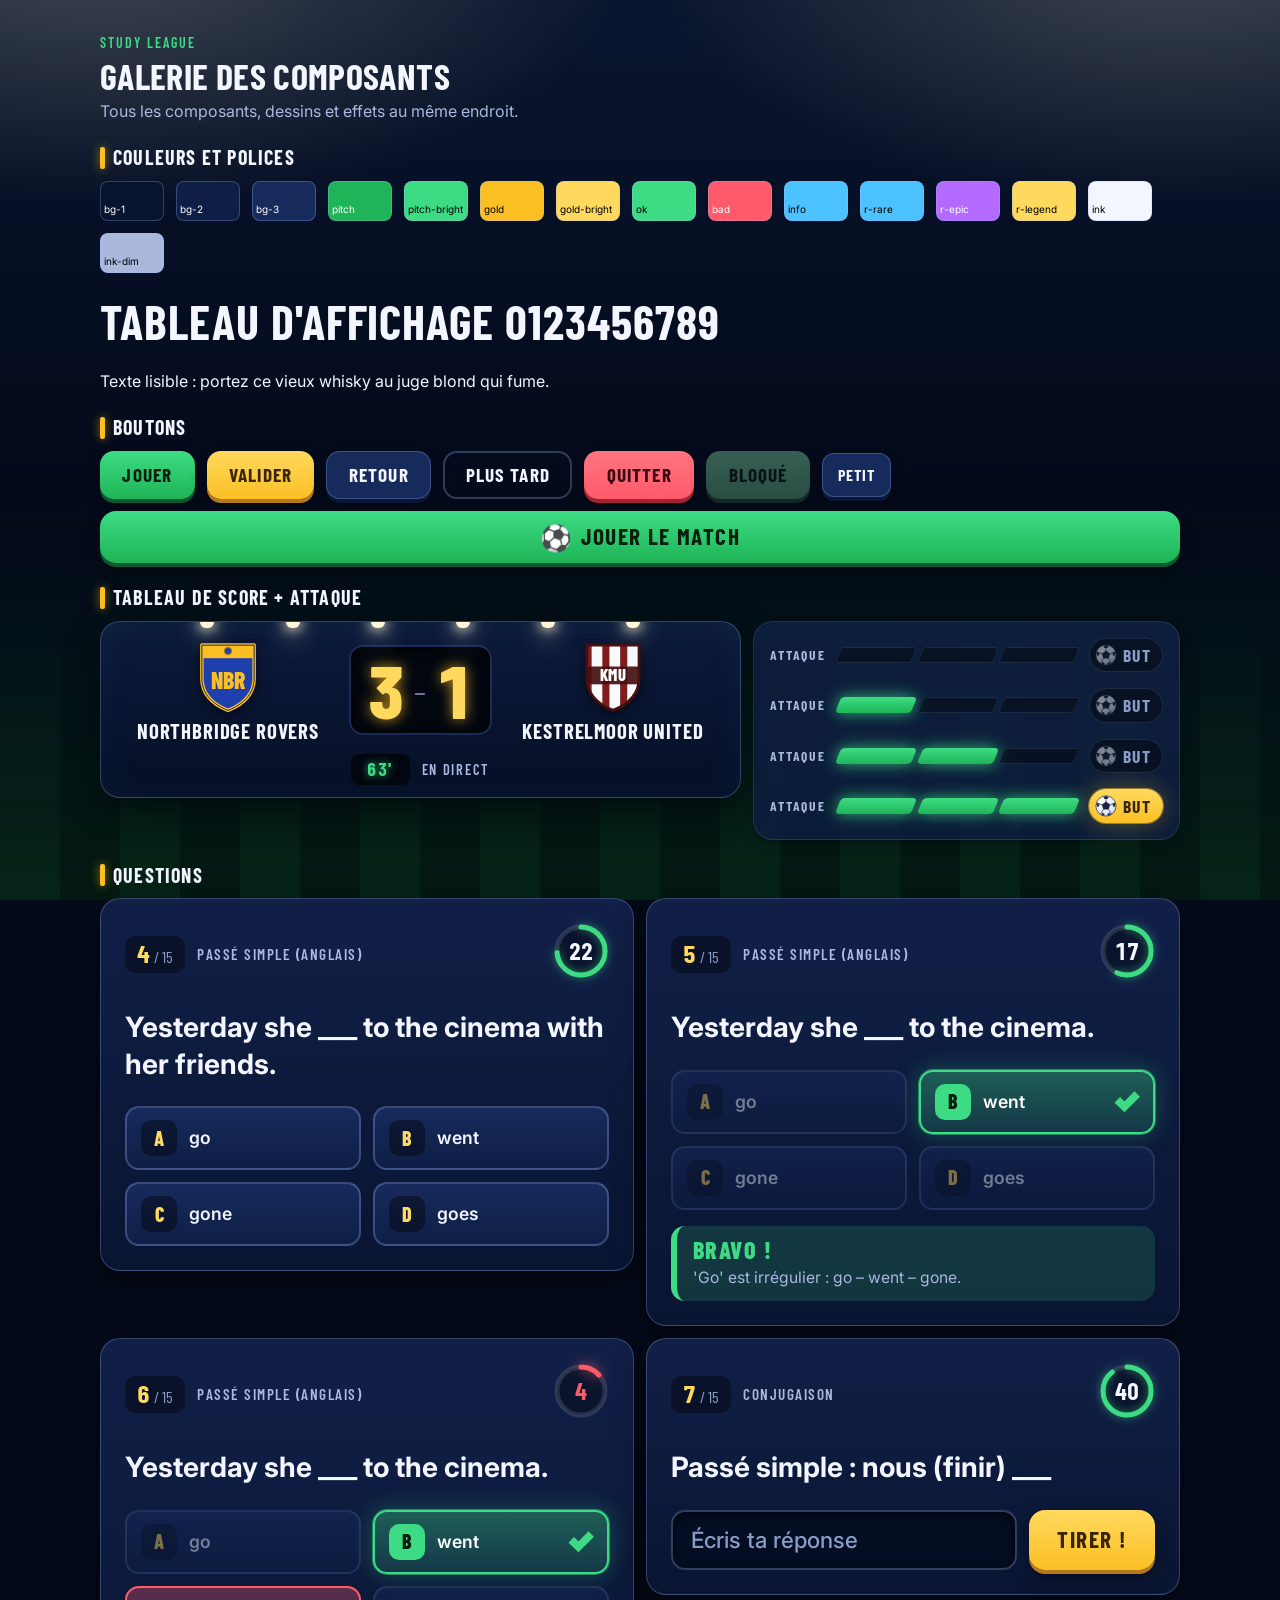
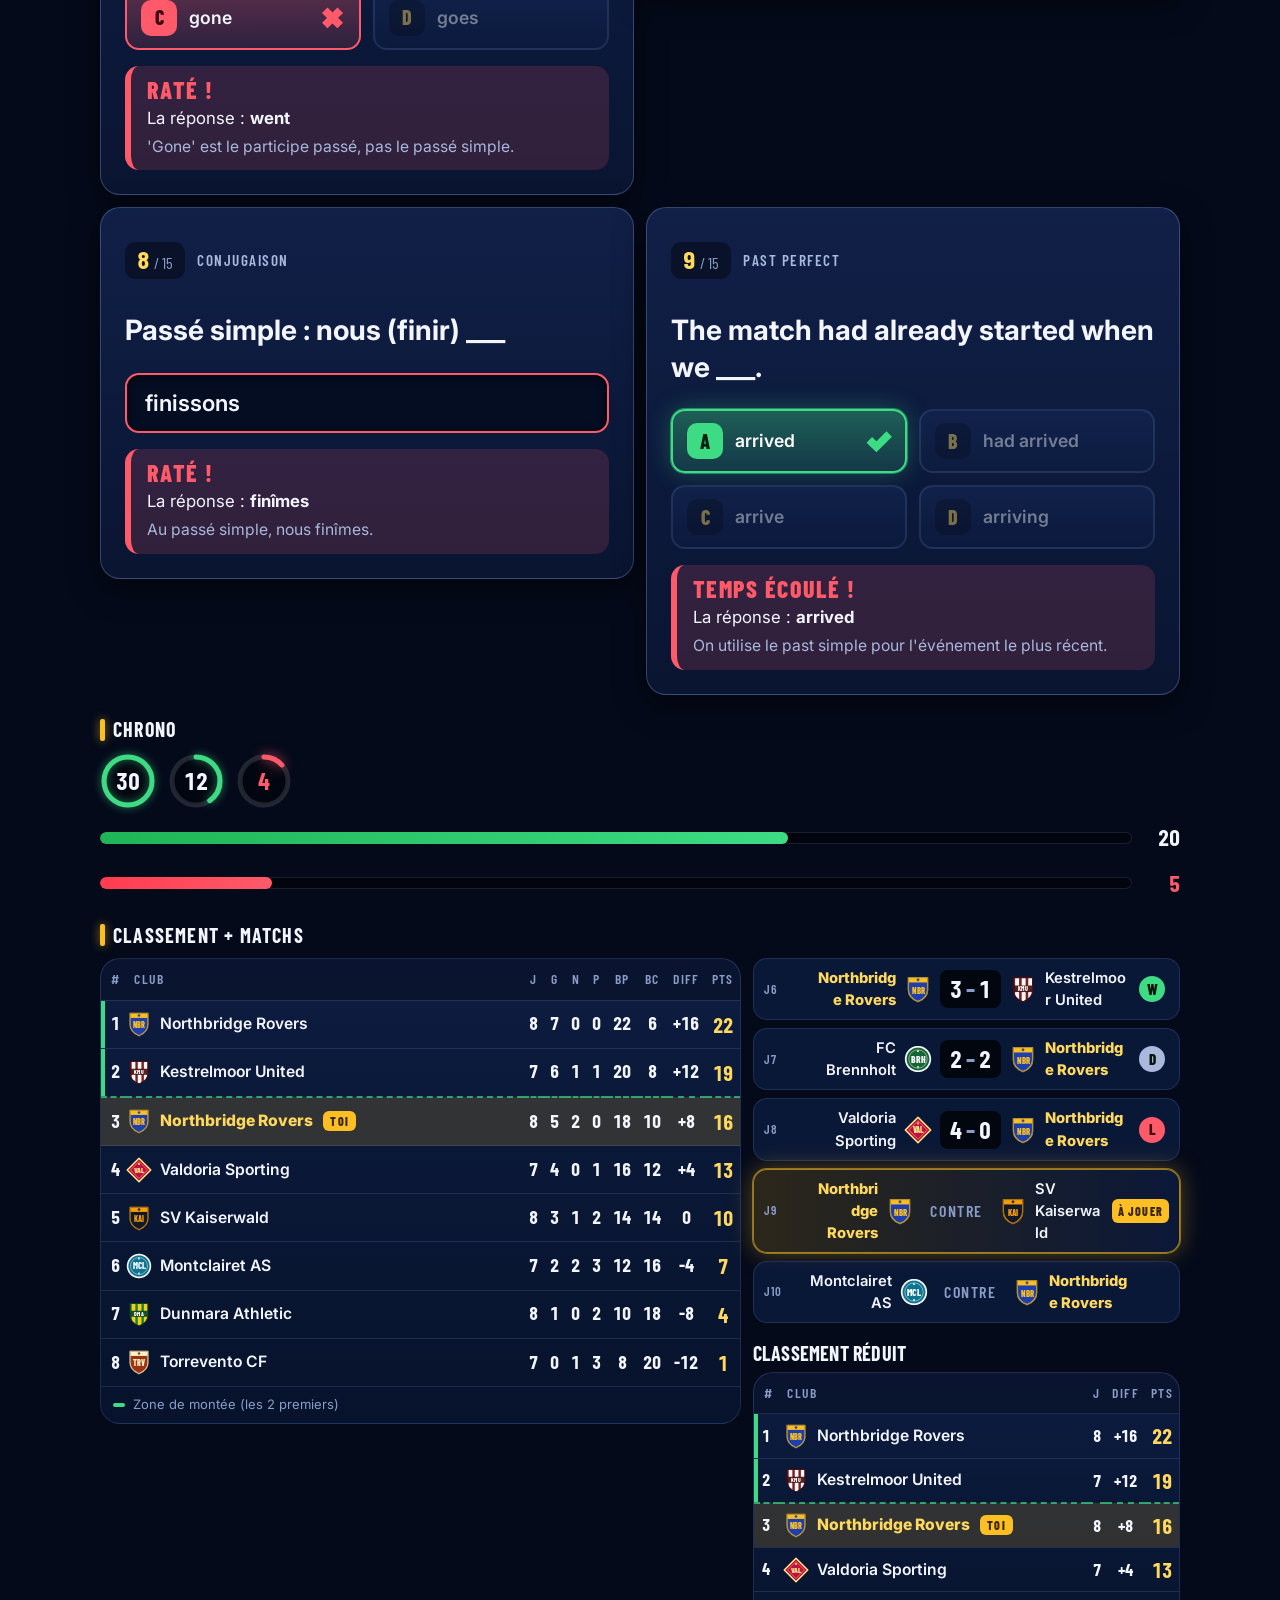
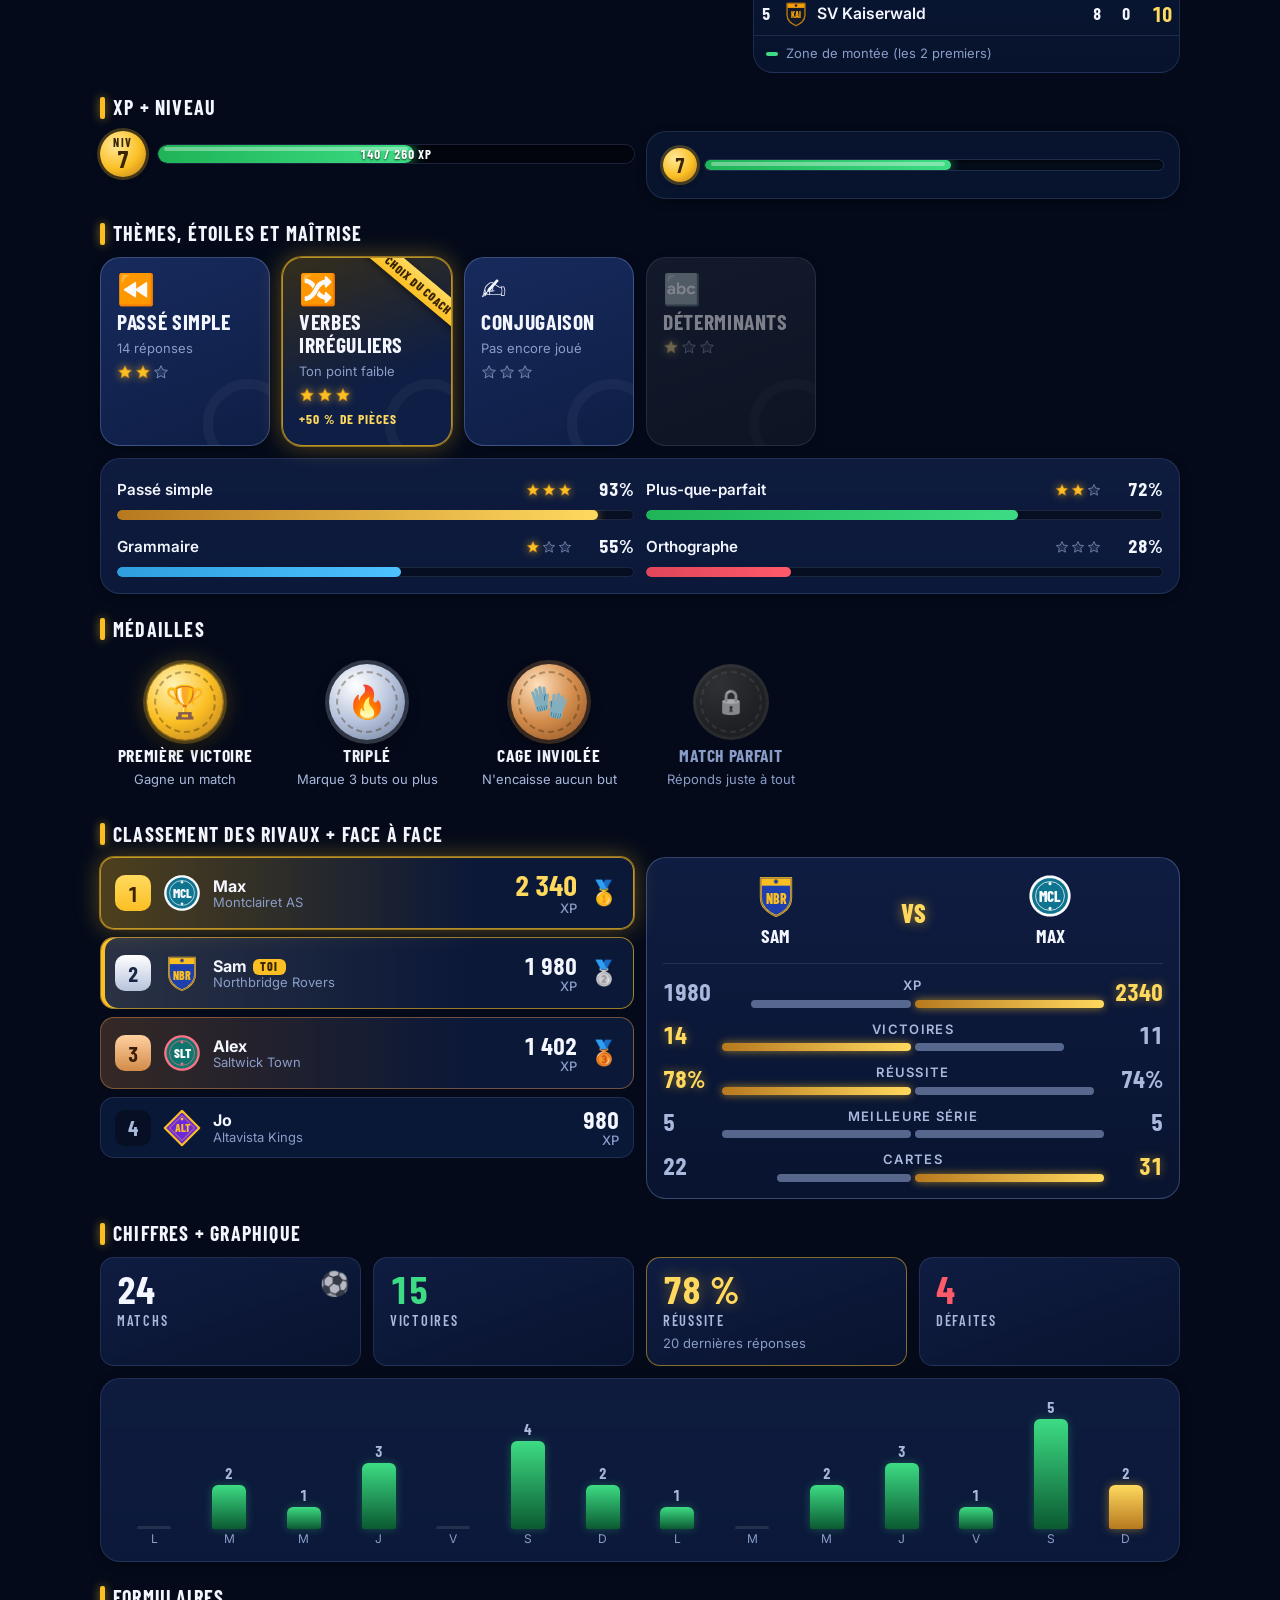
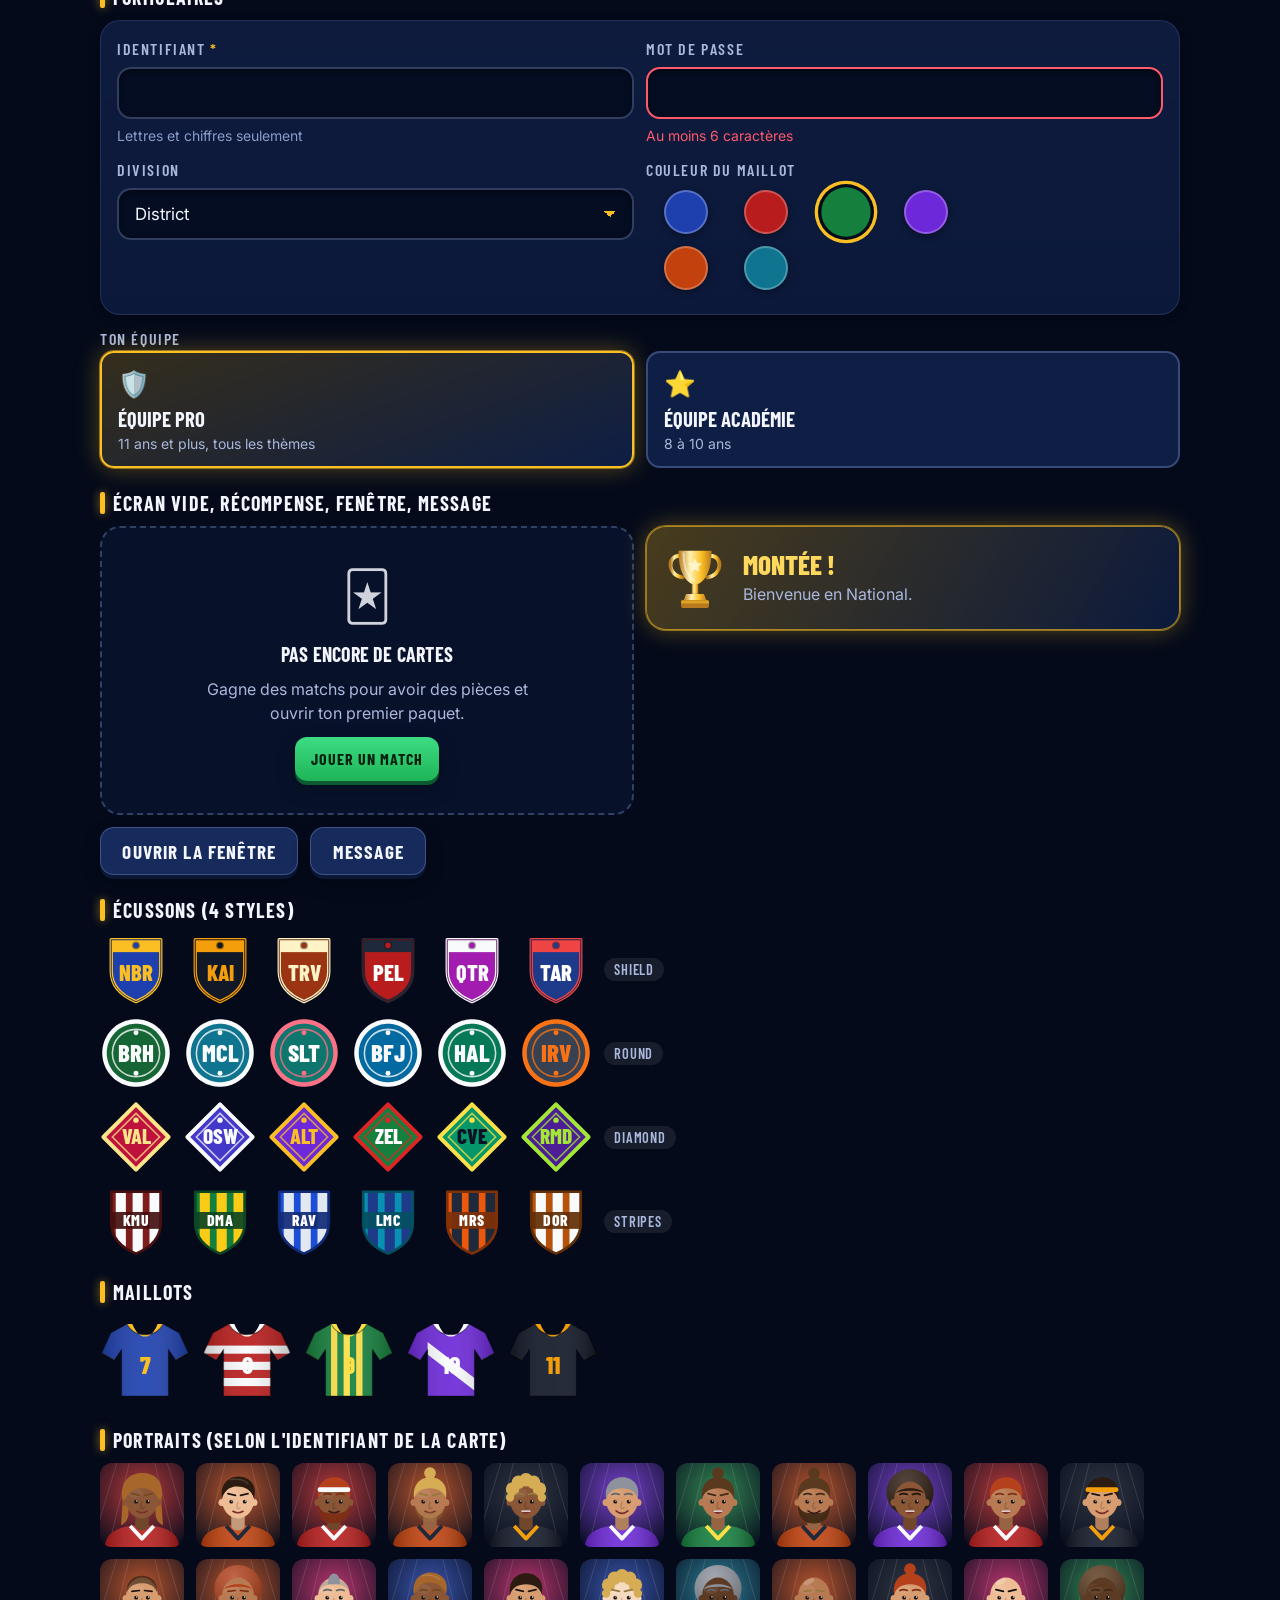
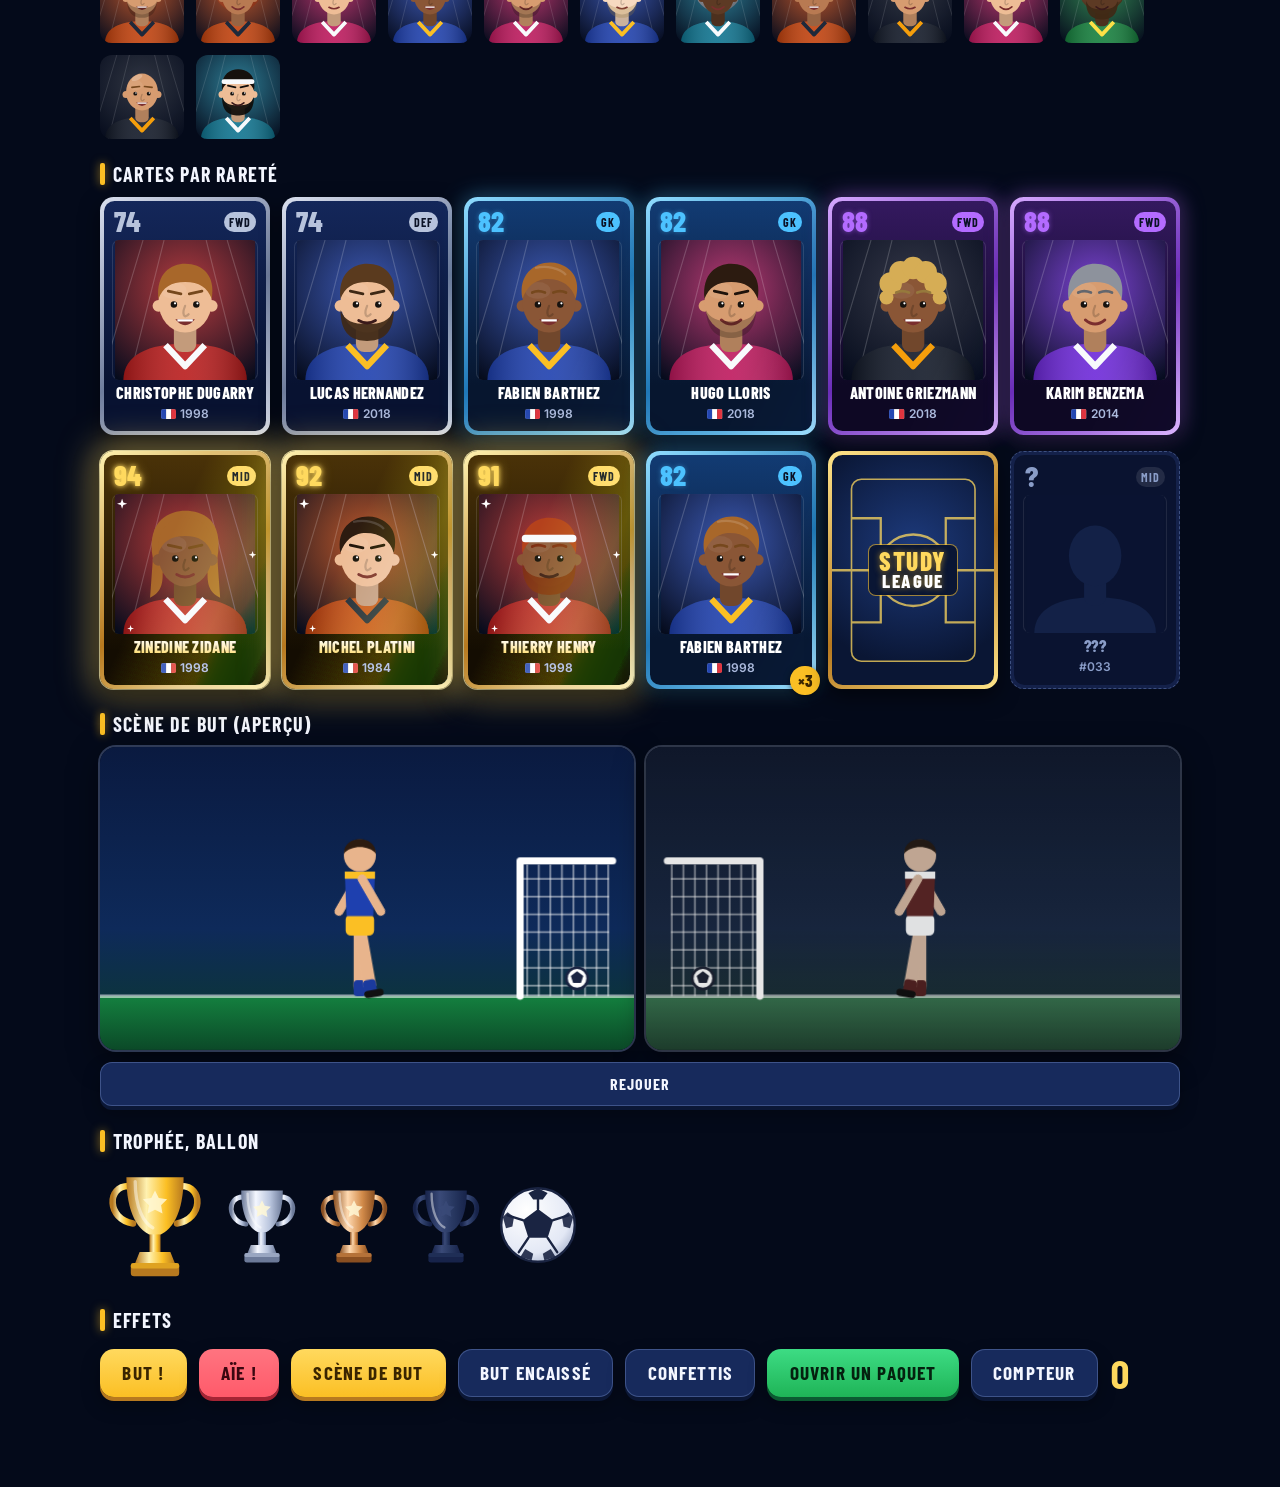
==== gallery.html @ 68a31528 "Study League v1 Co-Authored-By: Claude <noreply@anthropic.com>" ====
<!doctype html>
<html lang="fr">
<head>
  <meta charset="utf-8">
  <meta name="viewport" content="width=device-width, initial-scale=1">
  <title>Study League – Galerie</title>
  <link rel="preconnect" href="https://fonts.googleapis.com">
  <link rel="preconnect" href="https://fonts.gstatic.com" crossorigin>
  <link href="https://fonts.googleapis.com/css2?family=Barlow+Condensed:wght@500;600;700;800&family=Inter:wght@400;500;600;700&display=swap" rel="stylesheet">
  <link rel="stylesheet" href="css/tokens.css">
  <link rel="stylesheet" href="css/base.css">
  <link rel="stylesheet" href="css/components.css">
  <style>.main{padding-bottom:var(--sp-7)} .swatch-row{display:flex;flex-wrap:wrap;gap:var(--sp-3);align-items:center}.token{width:64px;height:40px;border-radius:8px;border:1px solid var(--line-strong);font-size:10px;display:grid;place-items:end start;padding:3px}</style>
</head>
<body>
  <main class="main"><div class="page" id="gallery"></div></main>
  <div class="overlay-layer" id="overlay"></div><div class="modal-root" id="modal-root"></div><div class="toasts" id="toasts"></div>
  <script type="module">
    import * as C from './js/ui/components.js';
    import * as A from './js/ui/art.js';
    import * as E from './js/ui/effects.js';
    const [{ clubs }, { cards }] = await Promise.all([fetch('data/clubs.json').then(r => r.json()), fetch('data/cards.json').then(r => r.json())]);
    const you = clubs[0];
    const row = (club, i) => ({ pos: i + 1, club, played: 8 - (i % 2), won: 7 - i, drawn: i % 3, lost: i % 2 + (i > 3 ? 2 : 0), gf: 22 - i * 2, ga: 6 + i * 2, pts: 22 - i * 3, isYou: i === 2 });
    const rows = clubs.slice(0, 8).map((c, i) => row(i === 2 ? you : c, i));
    const T = clubs.slice(1, 9);
    const sec = (t, body) => C.section(t, body);
    const byR = (r, n) => cards.filter(c => c.rarity === r).slice(0, n);
    const dark = ['--ink', '--gold', '--gold-bright', '--pitch-bright', '--ink-dim', '--r-legend', '--ok', '--info', '--r-rare'];
    const html = [
      C.pageHead('Galerie des composants', { kicker: 'Study League', sub: 'Tous les composants, dessins et effets au même endroit.' }),
      sec('Couleurs et polices', `<div class="swatch-row">${['--bg-1','--bg-2','--bg-3','--pitch','--pitch-bright','--gold','--gold-bright','--ok','--bad','--info','--r-rare','--r-epic','--r-legend','--ink','--ink-dim'].map(v => `<div class="token" style="background:var(${v});color:${dark.includes(v) ? '#000' : '#fff'}">${v.slice(2)}</div>`).join('')}</div>
        <p class="display" style="font-size:3rem">Tableau d'affichage 0123456789</p><p>Texte lisible : portez ce vieux whisky au juge blond qui fume.</p>`),
      sec('Boutons', `<div class="row row--wrap">${[['primary','Jouer'],['gold','Valider'],['secondary','Retour'],['ghost','Plus tard'],['danger','Quitter']].map(([v,l]) => C.button({ label: l, variant: v })).join('')}${C.button({ label: 'Bloqué', disabled: true })}${C.button({ label: 'Petit', size: 'sm', variant: 'secondary' })}</div>${C.button({ label: 'Jouer le match', size: 'lg', block: true, icon: '⚽' })}`),
      sec('Tableau de score + attaque', `<div class="grid grid--split"><div class="stack">${C.scoreboard({ home: you, away: clubs[1], homeScore: 3, awayScore: 1, minute: 63, status: 'En direct' })}</div><div class="stack panel">${C.attackMeter(0)}${C.attackMeter(1)}${C.attackMeter(2)}${C.attackMeter(3)}</div></div>`),
      sec('Questions', `<div class="grid grid--split-even grid--split">
        ${C.questionCard({ number: 4, total: 15, topic: 'Passé simple (anglais)', type: 'mcq', prompt: 'Yesterday she ___ to the cinema with her friends.', choices: ['go', 'went', 'gone', 'goes'], timer: C.timer({ remaining: 22, total: 30 }) })}
        ${C.questionCard({ number: 5, total: 15, topic: 'Passé simple (anglais)', type: 'mcq', prompt: 'Yesterday she ___ to the cinema.', choices: ['go', 'went', 'gone', 'goes'], status: 'correct', selected: 1, correctAnswer: 'went', explanation: "'Go' est irrégulier : go – went – gone.", timer: C.timer({ remaining: 17, total: 30 }) })}
        ${C.questionCard({ number: 6, total: 15, topic: 'Passé simple (anglais)', type: 'mcq', prompt: 'Yesterday she ___ to the cinema.', choices: ['go', 'went', 'gone', 'goes'], status: 'wrong', selected: 2, correctAnswer: 'went', explanation: "'Gone' est le participe passé, pas le passé simple.", timer: C.timer({ remaining: 4, total: 30 }) })}
        ${C.questionCard({ number: 7, total: 15, topic: 'Conjugaison', type: 'input', prompt: 'Passé simple : nous (finir) ___', timer: C.timer({ remaining: 40, total: 45 }) })}
        ${C.questionCard({ number: 8, total: 15, topic: 'Conjugaison', type: 'input', prompt: 'Passé simple : nous (finir) ___', status: 'wrong', inputValue: 'finissons', correctAnswer: 'finîmes', explanation: 'Au passé simple, nous finîmes.' })}
        ${C.questionCard({ number: 9, total: 15, topic: 'Past perfect', type: 'mcq', prompt: 'The match had already started when we ___.', choices: ['arrived', 'had arrived', 'arrive', 'arriving'], status: 'timeout', correctAnswer: 'arrived', explanation: 'On utilise le past simple pour l\'événement le plus récent.' })}</div>`),
      sec('Chrono', `<div class="row row--wrap">${C.timer({ remaining: 30, total: 30 })}${C.timer({ remaining: 12, total: 30 })}${C.timer({ remaining: 4, total: 30 })}</div>${C.timer({ remaining: 20, total: 30, variant: 'bar' })}${C.timer({ remaining: 5, total: 30, variant: 'bar' })}`),
      sec('Classement + matchs', `<div class="grid grid--split">${C.leagueTable({ rows })}<div class="stack stack--sm">
        ${C.fixtureRow({ matchday: 6, home: you, away: T[0], homeScore: 3, awayScore: 1, status: 'played', result: 'W', youSide: 'home' })}
        ${C.fixtureRow({ matchday: 7, home: T[1], away: you, homeScore: 2, awayScore: 2, status: 'played', result: 'D', youSide: 'away' })}
        ${C.fixtureRow({ matchday: 8, home: T[2], away: you, homeScore: 4, awayScore: 0, status: 'played', result: 'L', youSide: 'away' })}
        ${C.fixtureRow({ matchday: 9, home: you, away: T[3], status: 'next', youSide: 'home', href: '#' })}
        ${C.fixtureRow({ matchday: 10, home: T[4], away: you, youSide: 'away' })}
        <h3 style="margin-top:12px">Classement réduit</h3>${C.leagueTable({ rows: rows.slice(0, 5), compact: true })}</div></div>`),
      sec('XP + niveau', `<div class="grid grid--split-even grid--split">${C.xpBar({ level: 7, xp: 140, next: 260 })}<div class="panel" style="background:#08142e">${C.xpBar({ level: 7, xp: 140, next: 260, compact: true })}</div></div>`),
      sec('Thèmes, étoiles et maîtrise', `<div class="grid grid--3">${C.topicTile({ name: 'Passé simple', icon: '⏪', stars: 2, meta: '14 réponses' })}${C.topicTile({ name: 'Verbes irréguliers', icon: '🔀', stars: 3, coachPick: true, meta: 'Ton point faible' })}${C.topicTile({ name: 'Conjugaison', icon: '✍️', stars: 0, meta: 'Pas encore joué' })}${C.topicTile({ name: 'Déterminants', icon: '🔤', stars: 1, locked: true })}</div>
        <div class="grid grid--split-even grid--split panel">${C.masteryBar({ label: 'Passé simple', pct: 93, stars: 3 })}${C.masteryBar({ label: 'Plus-que-parfait', pct: 72, stars: 2 })}${C.masteryBar({ label: 'Grammaire', pct: 55, stars: 1 })}${C.masteryBar({ label: 'Orthographe', pct: 28, stars: 0 })}</div>`),
      sec('Médailles', `<div class="grid grid--3">${C.badgeMedal({ icon: '🏆', name: 'Première victoire', desc: 'Gagne un match', unlocked: true })}${C.badgeMedal({ icon: '🔥', name: 'Triplé', desc: 'Marque 3 buts ou plus', unlocked: true, tier: 'silver' })}${C.badgeMedal({ icon: '🧤', name: 'Cage inviolée', desc: 'N\'encaisse aucun but', unlocked: true, tier: 'bronze' })}${C.badgeMedal({ name: 'Match parfait', desc: 'Réponds juste à tout' })}</div>`),
      sec('Classement des rivaux + face à face', `<div class="grid grid--split-even grid--split"><div class="stack stack--sm">${C.leaderboardRow({ rank: 1, name: 'Max', club: clubs[5], value: '2 340', label: 'XP' })}${C.leaderboardRow({ rank: 2, name: 'Sam', club: you, value: '1 980', label: 'XP', isYou: true })}${C.leaderboardRow({ rank: 3, name: 'Alex', club: clubs[9], value: '1 402', label: 'XP' })}${C.leaderboardRow({ rank: 4, name: 'Jo', club: clubs[12], value: '980', label: 'XP' })}</div>
        ${C.h2h({ me: { name: 'Sam', club: you }, rival: { name: 'Max', club: clubs[5] }, rows: [{ label: 'XP', me: 1980, rival: 2340 }, { label: 'Victoires', me: 14, rival: 11 }, { label: 'Réussite', me: 78, rival: 74, format: v => v + '%' }, { label: 'Meilleure série', me: 5, rival: 5 }, { label: 'Cartes', me: 22, rival: 31 }] })}</div>`),
      sec('Chiffres + graphique', `<div class="grid grid--4">${C.statTile({ label: 'Matchs', value: 24, icon: '⚽' })}${C.statTile({ label: 'Victoires', value: 15, tone: 'ok' })}${C.statTile({ label: 'Réussite', value: '78 %', tone: 'gold', sub: '20 dernières réponses' })}${C.statTile({ label: 'Défaites', value: 4, tone: 'bad' })}</div>
        <div class="panel">${C.barChart({ data: ['L','M','M','J','V','S','D','L','M','M','J','V','S','D'].map((l, i) => ({ label: l, value: [0,2,1,3,0,4,2,1,0,2,3,1,5,2][i], highlight: i === 13 })), height: 110, unit: 'matchs' })}</div>`),
      sec('Formulaires', `<div class="grid grid--split-even grid--split panel">${C.field({ label: 'Identifiant', name: 'u', required: true, hint: 'Lettres et chiffres seulement' })}${C.field({ label: 'Mot de passe', name: 'p', type: 'password', error: 'Au moins 6 caractères' })}${C.selectField({ label: 'Division', name: 's', options: ['District', 'Régional', 'National', 'Ligue 2', 'Ligue 1'].map(d => ({ value: d, label: d })) })}${C.colorPicker({ label: 'Couleur du maillot', name: 'k', colors: ['#1e40af', '#b91c1c', '#15803d', '#6d28d9', '#c2410c', '#0e7490'], value: '#15803d' })}</div>
        ${C.choiceGroup({ label: 'Ton équipe', name: 'squad', value: 'u13', options: [{ value: 'u13', label: 'Équipe Pro', desc: '11 ans et plus, tous les thèmes', icon: '🛡️' }, { value: 'u10', label: 'Équipe Académie', desc: '8 à 10 ans', icon: '⭐' }] })}`),
      sec('Écran vide, récompense, fenêtre, message', `<div class="grid grid--split-even grid--split">${C.emptyState({ icon: '🃏', title: 'Pas encore de cartes', text: 'Gagne des matchs pour avoir des pièces et ouvrir ton premier paquet.', action: C.button({ label: 'Jouer un match', size: 'sm' }) })}${C.rewardBanner({ title: 'Montée !', text: 'Bienvenue en National.' })}</div>
        <div class="row row--wrap">${C.button({ label: 'Ouvrir la fenêtre', variant: 'secondary', attrs: { id: 'b-modal' } })}${C.button({ label: 'Message', variant: 'secondary', attrs: { id: 'b-toast' } })}</div>`),
      sec('Écussons (4 styles)', ['shield', 'round', 'diamond', 'stripes'].map(st => `<div class="row row--wrap">${clubs.filter(c => c.crest === st).slice(0, 6).map(c => A.crest(c, 72)).join('')}<span class="pill">${st}</span></div>`).join('')),
      sec('Maillots', `<div class="row row--wrap">${[['#1e40af','#fbbf24','plain'],['#b91c1c','#f8fafc','hoops'],['#15803d','#fde047','stripes'],['#6d28d9','#f8fafc','sash'],['#111827','#f59e0b','plain']].map(([a,b,p],i) => A.kit(a,b,{size:90,pattern:p,number:i+7})).join('')}</div>`),
      sec('Portraits (selon l\'identifiant de la carte)', `<div class="row row--wrap">${cards.slice(0, 24).map(c => `<div style="border-radius:12px;overflow:hidden;width:84px">${A.portrait(c.id, { size: 84 })}</div>`).join('')}</div>`),
      sec('Cartes par rareté', `<div class="grid grid--cards">${byR('common', 2).map(c => A.card(c)).join('')}${byR('rare', 2).map(c => A.card(c)).join('')}${byR('epic', 2).map(c => A.card(c)).join('')}${byR('legend', 3).map(c => A.card(c)).join('')}${A.card(byR('rare',1)[0], { count: 3 })}${A.cardBack()}${A.cardMissing({ id: 'p033', pos: 'MID' })}</div>`),
      sec('Scène de but (aperçu)', `<div class="grid grid--split-even grid--split"><div id="scene-a">${E.goalScene({ kit: you.colors })}</div><div id="scene-b">${E.goalScene({ kit: clubs[1].colors, conceded: true })}</div></div>${C.button({ label: 'Rejouer', variant: 'secondary', size: 'sm', attrs: { id: 'e-replay' } })}`),
      sec('Trophée, ballon', `<div class="row row--wrap">${A.trophy(110)}${A.trophy(80, { color: 'silver' })}${A.trophy(80, { color: 'bronze' })}${A.trophy(80, { color: 'locked' })}${A.football(80)}</div>`),
      sec('Effets', `<div class="row row--wrap">${C.button({ label: 'BUT !', variant: 'gold', attrs: { id: 'e-goal' } })}${C.button({ label: 'Aïe !', variant: 'danger', attrs: { id: 'e-against' } })}${C.button({ label: 'Scène de but', variant: 'gold', attrs: { id: 'e-scene' } })}${C.button({ label: 'But encaissé', variant: 'secondary', attrs: { id: 'e-scene-against' } })}${C.button({ label: 'Confettis', variant: 'secondary', attrs: { id: 'e-conf' } })}${C.button({ label: 'Ouvrir un paquet', variant: 'primary', attrs: { id: 'e-pack' } })}${C.button({ label: 'Compteur', variant: 'secondary', attrs: { id: 'e-count' } })}<span class="num text-gold" id="count-out" style="font-size:2.5rem">0</span></div><div id="pack-host" style="padding:var(--sp-3) 0"></div>`),
    ].join('');
    document.getElementById('gallery').innerHTML = html;
    const $ = (id) => document.getElementById(id);
    $('e-goal').onclick = () => E.goalCelebration({ sub: 'Northbridge Rovers 1 – 0', kit: you.colors });
    $('e-against').onclick = () => E.goalCelebration({ side: 'away', sub: 'On se reprend !', kit: clubs[1].colors });
    $('e-scene').onclick = () => E.playGoalScene({ kit: you.colors });
    $('e-scene-against').onclick = () => E.playGoalScene({ kit: clubs[1].colors, conceded: true });
    $('e-replay').onclick = () => { $('scene-a').innerHTML = E.goalScene({ kit: you.colors }); $('scene-b').innerHTML = E.goalScene({ kit: clubs[1].colors, conceded: true }); };
    $('e-conf').onclick = () => E.confetti();
    $('e-count').onclick = () => E.countUp($('count-out'), 1250, { format: n => Math.round(n).toLocaleString('fr') });
    $('e-pack').onclick = () => E.revealPack($('pack-host'), [byR('common',1)[0], byR('epic',1)[0], byR('legend',1)[0]]).then(() => C.showToast('Paquet ouvert !', 'gold', { icon: '🃏' }));
    $('b-toast').onclick = () => C.showToast('Nouvelle médaille : Triplé !', 'gold', { icon: '🏅' });
    $('b-modal').onclick = () => C.showModal(C.modal({ title: 'Quitter le match ?', body: '<p>Si tu pars maintenant, tu perds 0–3.</p>', actions: [C.button({ label: 'Rester', variant: 'ghost', size: 'sm', attrs: { 'data-modal-close': '' } }), C.button({ label: 'Partir', variant: 'danger', size: 'sm', attrs: { 'data-modal-close': '' } })] }));
    // test hook: ?t=1.4 freezes the goal scenes at t seconds and moves them to the top
    const tt = new URLSearchParams(location.search).get('t');
    if (tt != null) { document.head.insertAdjacentHTML('beforeend', `<style>.gscene *{animation-delay:-${tt}s !important;animation-play-state:paused !important}</style>`); document.getElementById('gallery').prepend($('scene-a').closest('section')); }
    // test hooks: ?fx=goal|pack|modal
    const fx = new URLSearchParams(location.search).get('fx');
    if (fx === 'goal') $('e-goal').click();
    if (fx === 'scene') $('e-scene').click();
    if (fx === 'against') $('e-scene-against').click();
    if (fx === 'modal') $('b-modal').click();
    if (fx === 'pack') { $('e-pack').click(); document.querySelectorAll('.flip').forEach((f, i) => i < 2 && f.click()); }
  </script>
</body>
</html>
---- css/tokens.css ----
/* Study League — design tokens. Night-match stadium. */
:root {
  /* Night sky / stands */
  --bg-0: #040a1a;
  --bg-1: #08142e;
  --bg-2: #0e1e45;       /* cards */
  --bg-3: #172a5c;       /* raised / hover */
  --bg-4: #223a77;
  --line: rgba(160, 190, 255, .14);
  --line-strong: rgba(160, 190, 255, .28);

  /* Pitch */
  --pitch: #1fb457;
  --pitch-bright: #3ddc84;
  --pitch-deep: #0b5a31;
  --pitch-ink: #04210f;

  /* Gold: trophies, rewards */
  --gold: #fbbf24;
  --gold-bright: #ffd95e;
  --gold-deep: #b7791f;
  --gold-ink: #3a2500;

  /* Floodlight */
  --flood: #fff6d6;
  --flood-glow: rgba(255, 244, 200, .22);

  /* Text */
  --ink: #f3f6ff;
  --ink-dim: #a9b8dc;
  --ink-faint: #8a9dc8;   /* 5.1:1 on --bg-3, 6:1 on --bg-2 */

  /* Feedback */
  --ok: #3ddc84;
  --ok-bg: rgba(61, 220, 132, .16);
  --bad: #ff5a6a;
  --bad-bg: rgba(255, 90, 106, .16);
  --info: #4cc2ff;
  --warn: #ffb020;

  /* Rarity */
  --r-common: #b7c3dc;
  --r-rare: #4cc2ff;
  --r-epic: #b36bff;
  --r-legend: #ffd95e;

  /* Type */
  --font-display: "Barlow Condensed", "Oswald", "Arial Narrow", Impact, sans-serif;
  --font-text: "Inter", system-ui, -apple-system, "Segoe UI", Roboto, sans-serif;
  --fs-xs: .8125rem;  /* 13 px: floor for readable text is 12 px */
  --fs-sm: .875rem;
  --fs-md: 1rem;
  --fs-lg: 1.25rem;
  --fs-xl: 1.625rem;
  --fs-2xl: 2.25rem;
  --fs-3xl: 3.25rem;

  /* Space */
  --sp-1: .25rem;
  --sp-2: .5rem;
  --sp-3: .75rem;
  --sp-4: 1rem;
  --sp-5: 1.5rem;
  --sp-6: 2rem;
  --sp-7: 3rem;
  --gutter: 16px;

  /* Shape */
  --radius-sm: 8px;
  --radius: 14px;
  --radius-lg: 20px;
  --tap: 52px;            /* minimum touch target for primary actions */

  /* Depth */
  --shadow-1: 0 2px 10px rgba(0, 0, 0, .35);
  --shadow-2: 0 10px 30px rgba(0, 0, 0, .5);
  --glow-gold: 0 0 0 1px rgba(251, 191, 36, .5), 0 0 24px rgba(251, 191, 36, .35);
  --glow-pitch: 0 0 0 1px rgba(61, 220, 132, .5), 0 0 24px rgba(61, 220, 132, .3);

  /* Layout */
  --topbar-h: 60px;
  --tabbar-h: 64px;
  --sidenav-w: 220px;
  --page-max: 1080px;

  /* Motion */
  --ease: cubic-bezier(.2, .8, .2, 1);
  --t-fast: .15s;
  --t: .28s;
}
---- css/base.css ----
/* Study League — reset, page background, app shell, layout helpers. */
*, *::before, *::after { box-sizing: border-box; }
html { -webkit-text-size-adjust: 100%; color-scheme: dark; }
body {
  margin: 0;
  min-height: 100vh;
  min-height: 100dvh;
  font-family: var(--font-text);
  font-size: var(--fs-md);
  line-height: 1.5;
  color: var(--ink);
  background-color: var(--bg-0);
  background-image:
    radial-gradient(60% 40% at 8% -5%, var(--flood-glow), transparent 70%),
    radial-gradient(60% 40% at 92% -5%, var(--flood-glow), transparent 70%),
    linear-gradient(180deg, var(--bg-1) 0%, var(--bg-0) 55%, #031a12 100%);
  background-attachment: fixed;
  -webkit-tap-highlight-color: transparent;
  overflow-x: hidden;
}
/* faint pitch mowing stripes at the bottom of the viewport */
body::after {
  content: "";
  position: fixed; inset: auto 0 0 0; height: 38vh;
  pointer-events: none; z-index: -1;
  background: repeating-linear-gradient(90deg, rgba(31,180,87,.07) 0 60px, transparent 60px 120px);
  -webkit-mask-image: linear-gradient(0deg, #000, transparent);
          mask-image: linear-gradient(0deg, #000, transparent);
}
img, svg { max-width: 100%; }
svg { display: block; }
h1, h2, h3, h4 { margin: 0; font-family: var(--font-display); font-weight: 700; line-height: 1.05; letter-spacing: .01em; text-transform: uppercase; }
h1 { font-size: var(--fs-2xl); }
h2 { font-size: var(--fs-xl); }
h3 { font-size: var(--fs-lg); }
p { margin: 0; }
a { color: var(--gold); text-underline-offset: 3px; }
button, input, select, textarea { font: inherit; color: inherit; }
button { cursor: pointer; }
[hidden] { display: none !important; }
table { border-collapse: collapse; }

:focus { outline: none; }
:focus-visible { outline: 3px solid var(--gold-bright); outline-offset: 2px; border-radius: 6px; }

.sr-only { position: absolute; width: 1px; height: 1px; overflow: hidden; clip: rect(0 0 0 0); white-space: nowrap; }
.skip-link { position: fixed; left: 8px; top: -60px; z-index: 1000; background: var(--gold); color: var(--gold-ink); padding: 8px 14px; border-radius: 8px; font-weight: 700; }
.skip-link:focus { top: 8px; }

/* ---------- App shell ---------- */
.app { min-height: 100vh; min-height: 100dvh; }

.topbar {
  position: sticky; top: 0; z-index: 50;
  height: var(--topbar-h);
  display: flex; align-items: center; gap: var(--sp-3);
  padding: 0 var(--gutter);
  background: linear-gradient(180deg, rgba(8,20,46,.96), rgba(8,20,46,.88));
  backdrop-filter: blur(10px);
  border-bottom: 1px solid var(--line);
  box-shadow: 0 6px 20px rgba(0,0,0,.35);
}
.topbar::after { /* floodlight bar */
  content: ""; position: absolute; left: 0; right: 0; bottom: -1px; height: 2px;
  background: linear-gradient(90deg, transparent, var(--gold) 20%, var(--flood) 50%, var(--gold) 80%, transparent);
  opacity: .55;
}
.topbar__club { display: flex; align-items: center; gap: var(--sp-2); min-width: 0; text-decoration: none; color: inherit; }
.topbar__crest { width: 38px; height: 38px; flex: none; display: grid; place-items: center; }
.topbar__name { font-family: var(--font-display); font-weight: 700; font-size: 1.15rem; text-transform: uppercase; letter-spacing: .02em; white-space: nowrap; overflow: hidden; text-overflow: ellipsis; max-width: 30vw; }
.topbar__level { flex: 1; min-width: 0; max-width: 340px; margin-left: auto; }
.topbar__coins {
  flex: none; display: inline-flex; align-items: center; gap: 6px;
  padding: 5px 12px 5px 6px; border-radius: 999px;
  background: rgba(251,191,36,.12); border: 1px solid rgba(251,191,36,.4);
  font-family: var(--font-display); font-weight: 700; font-size: 1.2rem; color: var(--gold-bright); line-height: 1;
}
.coin-icon { width: 24px; height: 24px; flex: none; border-radius: 50%; display: inline-grid; place-items: center; font-size: 13px; font-weight: 800; color: var(--gold-ink); font-family: var(--font-display);
  background: radial-gradient(circle at 35% 30%, #fff1b0, var(--gold) 55%, var(--gold-deep)); box-shadow: inset 0 0 0 2px rgba(255,255,255,.25), 0 1px 3px rgba(0,0,0,.4); }

.nav { /* mobile: bottom tab bar */
  position: fixed; left: 0; right: 0; bottom: 0; z-index: 60;
  height: calc(var(--tabbar-h) + env(safe-area-inset-bottom));
  padding-bottom: env(safe-area-inset-bottom);
  display: flex;
  background: rgba(6,14,34,.96); backdrop-filter: blur(12px);
  border-top: 1px solid var(--line);
}
.nav__link {
  flex: 1; min-width: 0;
  display: flex; flex-direction: column; align-items: center; justify-content: center; gap: 2px;
  color: var(--ink-faint); text-decoration: none;
  font-family: var(--font-display); font-weight: 600; font-size: .82rem; letter-spacing: .06em; text-transform: uppercase;
  position: relative;
  transition: color var(--t-fast);
}
.nav__link svg { width: 24px; height: 24px; }
.nav__link:hover { color: var(--ink); }
.nav__link[aria-current="page"], .nav__link.is-active { color: var(--gold-bright); }
.nav__link[aria-current="page"]::before, .nav__link.is-active::before {
  content: ""; position: absolute; top: 0; left: 22%; right: 22%; height: 3px; border-radius: 0 0 4px 4px;
  background: var(--gold); box-shadow: 0 2px 12px var(--gold);
}
.nav__label { line-height: 1; }

.main { padding: var(--sp-5) var(--gutter) calc(var(--tabbar-h) + var(--sp-6) + env(safe-area-inset-bottom)); }
.page { width: 100%; max-width: var(--page-max); margin: 0 auto; display: flex; flex-direction: column; gap: var(--sp-5); }
.page--narrow { max-width: 560px; }

/* Shell hidden for login / sign-up: body.no-shell */
body.no-shell .topbar, body.no-shell .nav { display: none; }
body.no-shell .main { padding-bottom: var(--sp-6); }

/* During a match: keep top bar, hide navigation: body.in-match */
body.in-match .nav { display: none; }
body.in-match .main { padding-bottom: var(--sp-6); }

@media (min-width: 900px) {
  :root { --gutter: 28px; }
  .app { display: grid; grid-template-columns: var(--sidenav-w) 1fr; grid-template-rows: auto 1fr; }
  .topbar { grid-column: 1 / -1; }
  .nav {
    position: sticky; top: var(--topbar-h); align-self: start;
    grid-row: 2; height: calc(100dvh - var(--topbar-h)); width: var(--sidenav-w);
    flex-direction: column; padding: var(--sp-4) var(--sp-3); gap: 4px;
    border-top: 0; border-right: 1px solid var(--line);
  }
  .nav__link { flex: none; flex-direction: row; justify-content: flex-start; gap: var(--sp-3); padding: 12px 14px; border-radius: var(--radius); font-size: 1.15rem; }
  .nav__link:hover { background: rgba(255,255,255,.05); }
  .nav__link[aria-current="page"], .nav__link.is-active { background: linear-gradient(90deg, rgba(251,191,36,.16), transparent); }
  .nav__link[aria-current="page"]::before, .nav__link.is-active::before { top: 20%; bottom: 20%; left: 0; right: auto; width: 4px; height: auto; border-radius: 0 4px 4px 0; }
  .main { grid-row: 2; padding: var(--sp-6) var(--gutter) var(--sp-7); }
  body.no-shell .app, body.in-match .app { display: block; }
  body.in-match .app { display: grid; grid-template-columns: 1fr; }
}

/* ---------- Layout helpers ---------- */
.section { display: flex; flex-direction: column; gap: var(--sp-3); }
.section__head { display: flex; align-items: center; justify-content: space-between; gap: var(--sp-3); }
.section__title { font-size: var(--fs-lg); letter-spacing: .06em; color: var(--ink); display: flex; align-items: center; gap: var(--sp-2); }
.section__title::before { content: ""; width: 5px; height: 1.1em; background: var(--gold); border-radius: 2px; box-shadow: 0 0 10px rgba(251,191,36,.6); }
.section__link { font-size: var(--fs-sm); font-weight: 600; min-height: 44px; padding: 0 8px; display: inline-flex; align-items: center; }

.page-head { display: flex; flex-direction: column; gap: 4px; }
.page-head__kicker { font-family: var(--font-display); font-weight: 600; letter-spacing: .14em; text-transform: uppercase; color: var(--pitch-bright); font-size: var(--fs-sm); }
.page-head__sub { color: var(--ink-dim); }

.stack { display: flex; flex-direction: column; gap: var(--sp-4); }
.stack--sm { gap: var(--sp-2); }
.stack--lg { gap: var(--sp-6); }
.row { display: flex; align-items: center; gap: var(--sp-3); }
.row--wrap { flex-wrap: wrap; }
.row--between { justify-content: space-between; }
.row--center { justify-content: center; }
.grow { flex: 1; min-width: 0; }

.grid { display: grid; gap: var(--sp-3); }
.grid--2 { grid-template-columns: repeat(2, minmax(0, 1fr)); }
.grid--3 { grid-template-columns: repeat(auto-fill, minmax(min(100%, 150px), 1fr)); }
.grid--4 { grid-template-columns: repeat(2, minmax(0, 1fr)); }
.grid--auto { grid-template-columns: repeat(auto-fill, minmax(min(100%, 260px), 1fr)); }
.grid--cards { grid-template-columns: repeat(auto-fill, minmax(min(100%, 140px), 1fr)); gap: var(--sp-4) var(--sp-3); }
.grid--split { grid-template-columns: 1fr; align-items: start; }
@media (min-width: 640px) {
  .grid--4 { grid-template-columns: repeat(4, minmax(0, 1fr)); }
  .grid--cards { grid-template-columns: repeat(auto-fill, minmax(min(100%, 160px), 1fr)); }
}
@media (min-width: 900px) {
  .grid--split { grid-template-columns: minmax(0, 3fr) minmax(0, 2fr); }
  .grid--split-even { grid-template-columns: repeat(2, minmax(0, 1fr)); }
}

.text-dim { color: var(--ink-dim); }
.text-faint { color: var(--ink-faint); }
.text-gold { color: var(--gold-bright); }
.text-ok { color: var(--ok); }
.text-bad { color: var(--bad); }
.text-center { text-align: center; }
.text-sm { font-size: var(--fs-sm); }
.display { font-family: var(--font-display); text-transform: uppercase; letter-spacing: .02em; font-weight: 700; }
.num { font-family: var(--font-display); font-variant-numeric: tabular-nums; font-weight: 700; }

/* ---------- Toast + overlay layers ---------- */
.toasts { position: fixed; z-index: 400; left: 0; right: 0; top: calc(var(--topbar-h) + 10px); display: flex; flex-direction: column; align-items: center; gap: 8px; pointer-events: none; padding: 0 var(--gutter); }
.overlay-layer { position: fixed; inset: 0; z-index: 300; pointer-events: none; }
.overlay-layer > * { pointer-events: auto; }
.modal-root { position: relative; z-index: 350; }

@media (prefers-reduced-motion: reduce) {
  *, *::before, *::after { animation-duration: .001ms !important; animation-iteration-count: 1 !important; transition-duration: .001ms !important; scroll-behavior: auto !important; }
}

/* The pack-opening screen keeps its title clear: toasts drop to the bottom (above the tab bar). */
body.in-pack .toasts { top: auto; bottom: calc(var(--tabbar-h) + 12px + env(safe-area-inset-bottom, 0px)); }
@media (min-width: 900px) { body.in-pack .toasts { bottom: 16px; } }
---- css/components.css ----
/* Study League — components. Class names are documented in docs/UI.md. */

/* ---------- Buttons ---------- */
.btn {
  --b-bg: var(--bg-3); --b-fg: var(--ink); --b-edge: var(--bg-4);
  display: inline-flex; align-items: center; justify-content: center; gap: .5rem;
  min-height: 48px; padding: 0 1.4rem;
  font-family: var(--font-display); font-weight: 700; font-size: 1.2rem; letter-spacing: .06em; text-transform: uppercase; text-decoration: none; line-height: 1;
  color: var(--b-fg); background: var(--b-bg);
  border: 0; border-radius: var(--radius);
  box-shadow: 0 4px 0 var(--b-edge), 0 8px 18px rgba(0,0,0,.35);
  transition: transform var(--t-fast), box-shadow var(--t-fast), filter var(--t-fast);
  position: relative; user-select: none; -webkit-user-select: none; touch-action: manipulation;
}
.btn:hover { filter: brightness(1.1); }
.btn:active { transform: translateY(3px); box-shadow: 0 1px 0 var(--b-edge), 0 3px 8px rgba(0,0,0,.35); }
.btn[disabled], .btn[aria-disabled="true"] { opacity: .45; pointer-events: none; filter: grayscale(.5); }
.btn--primary { --b-bg: linear-gradient(180deg, var(--pitch-bright), var(--pitch)); --b-fg: var(--pitch-ink); --b-edge: var(--pitch-deep); background: var(--b-bg); }
.btn--gold { --b-bg: linear-gradient(180deg, var(--gold-bright), var(--gold)); --b-fg: var(--gold-ink); --b-edge: var(--gold-deep); background: var(--b-bg); }
.btn--secondary { --b-bg: var(--bg-3); --b-edge: #0b1736; box-shadow: 0 4px 0 #0b1736, inset 0 0 0 1px var(--line-strong), 0 8px 18px rgba(0,0,0,.3); }
.btn--ghost { --b-bg: transparent; --b-edge: transparent; box-shadow: inset 0 0 0 2px var(--line-strong); }
.btn--ghost:active { box-shadow: inset 0 0 0 2px var(--line-strong); transform: none; background: rgba(255,255,255,.06); }
.btn--danger { --b-bg: linear-gradient(180deg, #ff7480, var(--bad)); --b-fg: #3b0710; --b-edge: #a52434; background: var(--b-bg); }
.btn--sm { min-height: 44px; padding: 0 1rem; font-size: 1rem; border-radius: 12px; }
.btn--lg { min-height: var(--tap); padding: 0 1.8rem; font-size: 1.45rem; border-radius: 16px; }
.btn--block { width: 100%; }
.btn__icon { display: inline-grid; place-items: center; font-size: 1.1em; }

/* ---------- Atoms ---------- */
.pill { display: inline-flex; align-items: center; gap: 4px; padding: 3px 10px; border-radius: 999px; font-family: var(--font-display); font-weight: 600; font-size: .9rem; letter-spacing: .06em; text-transform: uppercase; background: rgba(255,255,255,.08); color: var(--ink-dim); line-height: 1.2; }
.pill--gold { background: rgba(251,191,36,.16); color: var(--gold-bright); }
.pill--ok { background: var(--ok-bg); color: var(--ok); }
.pill--bad { background: var(--bad-bg); color: var(--bad); }
.pill--info { background: rgba(76,194,255,.15); color: var(--info); }
.coins { display: inline-flex; align-items: center; gap: 6px; font-size: 1.3rem; color: var(--gold-bright); line-height: 1; }

.panel { background: linear-gradient(180deg, rgba(23,42,92,.55), rgba(14,30,69,.75)); border: 1px solid var(--line); border-radius: var(--radius-lg); padding: var(--sp-4); box-shadow: var(--shadow-1); }
.panel--gold { border-color: rgba(251,191,36,.5); background: linear-gradient(160deg, rgba(251,191,36,.16), rgba(14,30,69,.8) 60%); box-shadow: var(--glow-gold); }
.panel--pitch { border-color: rgba(61,220,132,.4); background: linear-gradient(160deg, rgba(31,180,87,.22), rgba(11,90,49,.4) 70%); }
.panel--flush { padding: 0; overflow: hidden; }

.tabs { display: flex; gap: 4px; padding: 4px; background: rgba(0,0,0,.3); border: 1px solid var(--line); border-radius: 14px; }
.tabs--scroll { overflow-x: auto; scrollbar-width: none; }
.tabs__tab { flex: 1 0 auto; min-height: 44px; padding: 0 14px; border: 0; border-radius: 10px; background: transparent; color: var(--ink-dim); font-family: var(--font-display); font-weight: 700; font-size: 1.05rem; letter-spacing: .06em; text-transform: uppercase; white-space: nowrap; transition: background var(--t-fast), color var(--t-fast); }
.tabs__tab:hover { color: var(--ink); }
.tabs__tab[aria-selected="true"] { background: linear-gradient(180deg, var(--gold-bright), var(--gold)); color: var(--gold-ink); box-shadow: 0 2px 10px rgba(251,191,36,.35); }

/* ---------- Stars ---------- */
.stars { display: inline-flex; gap: 2px; }
.stars__s { fill: rgba(138,157,200,.16); stroke: var(--ink-faint); stroke-width: 1.2; stroke-linejoin: round; }
.stars__s.is-on { fill: var(--gold); stroke: var(--gold-deep); filter: drop-shadow(0 0 4px rgba(251,191,36,.7)); }

/* ---------- XP bar ---------- */
.xp { display: flex; align-items: center; gap: var(--sp-3); }
.xp__level { flex: none; width: 46px; height: 46px; border-radius: 50%; display: grid; place-content: center; text-align: center; line-height: 1;
  background: radial-gradient(circle at 35% 30%, #ffe99a, var(--gold) 55%, var(--gold-deep)); color: var(--gold-ink); box-shadow: 0 0 0 3px rgba(251,191,36,.25), 0 2px 6px rgba(0,0,0,.4); }
.xp__level small { font-family: var(--font-display); font-weight: 700; font-size: .75rem; letter-spacing: .12em; }
.xp__level b { font-size: 1.5rem; margin-top: -1px; }
.xp__track { position: relative; flex: 1; height: 18px; border-radius: 999px; background: rgba(0,0,0,.45); box-shadow: inset 0 1px 3px rgba(0,0,0,.6), 0 0 0 1px var(--line); overflow: hidden; }
.xp__fill { position: absolute; inset: 0 auto 0 0; border-radius: inherit; background: linear-gradient(90deg, var(--pitch), var(--pitch-bright)); box-shadow: 0 0 12px rgba(61,220,132,.7); transition: width .8s var(--ease); }
.xp__fill::after { content: ""; position: absolute; inset: 2px 6px auto; height: 4px; border-radius: 4px; background: rgba(255,255,255,.35); }
.xp__label { position: absolute; inset: 0; display: grid; place-items: center; font-size: .8rem; letter-spacing: .06em; color: #fff; text-shadow: 0 1px 2px rgba(0,0,0,.8); }
.xp--compact { gap: var(--sp-2); }
.xp--compact .xp__level { width: 34px; height: 34px; }
.xp--compact .xp__level small { display: none; }
.xp--compact .xp__level b { font-size: 1.25rem; margin: 0; }
.xp--compact .xp__track { height: 10px; }

/* ---------- Scoreboard ---------- */
.scoreboard { position: relative; padding: var(--sp-4) var(--sp-3) var(--sp-3); border-radius: var(--radius-lg);
  background: linear-gradient(180deg, #0c1a3a, #060f26); border: 1px solid var(--line-strong); box-shadow: var(--shadow-2), inset 0 0 40px rgba(76,194,255,.05); overflow: hidden; }
.scoreboard__lights { position: absolute; left: 0; right: 0; top: 0; height: 12px; display: flex; justify-content: space-around; padding: 0 10%; pointer-events: none; }
.scoreboard__lights i { width: 14px; height: 6px; border-radius: 0 0 8px 8px; background: var(--flood); box-shadow: 0 0 12px 3px rgba(255,246,214,.7), 0 8px 24px 6px rgba(255,246,214,.22); }
.sb__row { display: grid; grid-template-columns: 1fr auto 1fr; align-items: center; gap: var(--sp-2); }
.sb__team { display: flex; flex-direction: column; align-items: center; gap: 6px; min-width: 0; text-align: center; }
.sb__crest svg { width: 56px; height: 56px; filter: drop-shadow(0 3px 6px rgba(0,0,0,.5)); }
.sb__name { font-family: var(--font-display); font-weight: 700; font-size: 1rem; letter-spacing: .04em; text-transform: uppercase; line-height: 1.05; max-width: 100%; overflow-wrap: anywhere; color: var(--ink); }
.sb__score { display: flex; align-items: center; gap: 6px; padding: 6px 12px; border-radius: 12px; background: #02060f; box-shadow: inset 0 2px 10px rgba(0,0,0,.9), 0 0 0 2px #1b2c58; }
.sb__digit { font-family: var(--font-display); font-weight: 800; font-size: 3.4rem; line-height: 1; min-width: .62em; text-align: center; color: var(--gold-bright); text-shadow: 0 0 14px rgba(251,191,36,.75); font-variant-numeric: tabular-nums; }
.sb__digit.is-goal { animation: digit-pop .7s var(--ease); }
.sb__dash { font-family: var(--font-display); font-size: 2rem; color: #6b7aa6; }
.sb__clock { margin-top: var(--sp-3); display: flex; justify-content: center; align-items: center; gap: var(--sp-3); }
.sb__minute { font-size: 1.15rem; padding: 2px 12px; border-radius: 8px; background: #02060f; color: var(--pitch-bright); text-shadow: 0 0 8px rgba(61,220,132,.8); letter-spacing: .08em; min-width: 3.2em; text-align: center; }
.sb__status { font-family: var(--font-display); font-weight: 600; letter-spacing: .12em; text-transform: uppercase; font-size: .9rem; color: var(--ink-dim); }
@keyframes digit-pop { 0% { transform: scale(1); } 35% { transform: scale(1.6); color: #fff; } 100% { transform: scale(1); } }
@media (min-width: 640px) { .sb__digit { font-size: 4.6rem; } .sb__crest svg { width: 76px; height: 76px; } .sb__name { font-size: 1.3rem; } }

/* ---------- Attack meter ---------- */
.attack { display: flex; align-items: center; gap: var(--sp-3); }
.attack__label { font-family: var(--font-display); font-weight: 700; letter-spacing: .14em; text-transform: uppercase; font-size: .85rem; color: var(--ink-dim); }
.attack__track { flex: 1; display: flex; gap: 6px; }
.attack__seg { flex: 1; height: 16px; border-radius: 4px; transform: skewX(-22deg); background: rgba(0,0,0,.4); box-shadow: inset 0 0 0 1px var(--line); transition: background .3s, box-shadow .3s; }
.attack__seg.is-on { background: linear-gradient(180deg, var(--pitch-bright), var(--pitch)); box-shadow: 0 0 14px rgba(61,220,132,.8); }
.attack__goal { display: inline-flex; align-items: center; gap: 6px; padding: 4px 12px 4px 6px; border-radius: 999px; background: rgba(0,0,0,.4); color: var(--ink-faint); font-size: 1.1rem; letter-spacing: .08em; box-shadow: inset 0 0 0 1px var(--line); }
.attack__goal svg { opacity: .5; }
.attack__goal b { font-family: var(--font-display); }
.attack.is-goal .attack__goal { background: linear-gradient(180deg, var(--gold-bright), var(--gold)); color: var(--gold-ink); box-shadow: var(--glow-gold); animation: digit-pop .6s var(--ease); }
.attack.is-goal .attack__goal svg { opacity: 1; }

/* ---------- Question card ---------- */
.qcard { display: flex; flex-direction: column; gap: var(--sp-4); padding: var(--sp-4); border-radius: var(--radius-lg); background: linear-gradient(180deg, rgba(23,42,92,.7), rgba(10,22,52,.9)); border: 1px solid var(--line-strong); box-shadow: var(--shadow-2); }
.qcard__head { display: flex; align-items: center; gap: var(--sp-3); min-height: 56px; }
.qcard__no { display: flex; align-items: baseline; gap: 4px; padding: 4px 12px; border-radius: 10px; background: rgba(0,0,0,.4); }
.qcard__no b { font-size: 1.6rem; color: var(--gold-bright); line-height: 1; }
.qcard__no small { color: var(--ink-faint); font-family: var(--font-display); font-size: 1rem; }
.qcard__topic { font-family: var(--font-display); font-weight: 600; letter-spacing: .1em; text-transform: uppercase; color: var(--ink-dim); font-size: .95rem; min-width: 0; overflow: hidden; text-overflow: ellipsis; white-space: nowrap; }
.qcard__timer { margin-left: auto; }
.qcard__prompt { font-family: var(--font-text); text-transform: none; font-weight: 700; font-size: 1.4rem; line-height: 1.3; letter-spacing: 0; padding: var(--sp-2) 0; overflow-wrap: anywhere; }
@media (min-width: 640px) { .qcard { padding: var(--sp-5); } .qcard__prompt { font-size: 1.75rem; } }

.choices { display: grid; gap: var(--sp-3); grid-template-columns: 1fr; }
@media (min-width: 640px) { .choices { grid-template-columns: 1fr 1fr; } }
.choice { display: flex; align-items: center; gap: var(--sp-3); min-height: 64px; padding: 10px 14px; text-align: left; border-radius: var(--radius); border: 2px solid var(--line-strong); background: linear-gradient(180deg, var(--bg-3), var(--bg-2)); color: var(--ink); font-weight: 600; font-size: 1.1rem; line-height: 1.25; transition: transform var(--t-fast), border-color var(--t-fast), background var(--t-fast); touch-action: manipulation; }
.choice:hover:not([disabled]) { border-color: var(--gold); transform: translateY(-1px); }
.choice:active:not([disabled]) { transform: scale(.985); }
.choice__key { flex: none; width: 36px; height: 36px; display: grid; place-items: center; border-radius: 10px; background: rgba(0,0,0,.4); font-family: var(--font-display); font-weight: 800; font-size: 1.25rem; color: var(--gold-bright); }
.choice__text { flex: 1; overflow-wrap: anywhere; }
.choice__mark { font-size: 1.5rem; font-weight: 800; }
.choice[disabled] { cursor: default; }
.choice.is-correct { border-color: var(--ok); background: linear-gradient(180deg, rgba(61,220,132,.35), rgba(61,220,132,.16)); box-shadow: var(--glow-pitch); color: #fff; }
.choice.is-correct .choice__key { background: var(--ok); color: var(--pitch-ink); }
.choice.is-correct .choice__mark { color: var(--ok); }
.choice.is-wrong { border-color: var(--bad); background: linear-gradient(180deg, rgba(255,90,106,.32), rgba(255,90,106,.14)); animation: shake .4s; }
.choice.is-wrong .choice__key { background: var(--bad); color: #3b0710; }
.choice.is-wrong .choice__mark { color: var(--bad); }
.choice.is-dim { opacity: .45; }
@keyframes shake { 20%, 60% { transform: translateX(-6px); } 40%, 80% { transform: translateX(6px); } }

.answer-form { display: flex; gap: var(--sp-3); flex-wrap: wrap; }
.answer-input { flex: 1 1 200px; min-width: 0; min-height: 60px; padding: 0 18px; font-size: 1.4rem; font-weight: 600; border-radius: var(--radius); border: 2px solid var(--line-strong); background: #050d22; color: var(--ink); box-shadow: inset 0 2px 8px rgba(0,0,0,.6); }
.answer-input::placeholder { color: var(--ink-faint); font-weight: 500; }
.answer-input:focus-visible { border-color: var(--gold-bright); outline: 3px solid var(--gold-bright); outline-offset: 2px; }
.answer-input.is-correct { border-color: var(--ok); box-shadow: var(--glow-pitch); }
.answer-input.is-wrong { border-color: var(--bad); animation: shake .4s; }
.answer-input:disabled { opacity: 1; color: var(--ink); }

.qcard__feedback:empty { display: none; }
.feedback { display: flex; flex-direction: column; gap: 4px; padding: var(--sp-3) var(--sp-4); border-radius: var(--radius); border-left: 6px solid; animation: rise .3s var(--ease); }
.feedback--ok { background: var(--ok-bg); border-color: var(--ok); }
.feedback--bad { background: var(--bad-bg); border-color: var(--bad); }
.feedback__verdict { font-family: var(--font-display); font-weight: 800; font-size: 1.5rem; letter-spacing: .06em; text-transform: uppercase; line-height: 1; }
.feedback--ok .feedback__verdict { color: var(--ok); }
.feedback--bad .feedback__verdict { color: var(--bad); }
.feedback__answer { font-size: 1.05rem; }
.feedback__why { color: var(--ink-dim); font-size: .98rem; }
@keyframes rise { from { opacity: 0; transform: translateY(8px); } }

/* ---------- Timer ---------- */
.timer { position: relative; display: inline-grid; place-items: center; color: var(--ink); }
.timer--ring svg { overflow: visible; }
.timer__bg { fill: rgba(0,0,0,.35); stroke: rgba(255,255,255,.12); stroke-width: 5; }
.timer__fg { fill: none; stroke: var(--pitch-bright); stroke-width: 5; stroke-linecap: round; transition: stroke-dashoffset .25s linear, stroke .3s; filter: drop-shadow(0 0 4px rgba(61,220,132,.6)); }
.timer--ring .timer__sec { position: absolute; font-size: 1.5rem; line-height: 1; }
.timer--bar { display: flex; align-items: center; gap: var(--sp-3); width: 100%; }
.timer__bar { flex: 1; height: 12px; border-radius: 999px; background: rgba(0,0,0,.45); box-shadow: inset 0 0 0 1px var(--line); overflow: hidden; }
.timer__fill { display: block; height: 100%; border-radius: inherit; background: linear-gradient(90deg, var(--pitch), var(--pitch-bright)); transition: width .25s linear; }
.timer--bar .timer__sec { font-size: 1.4rem; min-width: 1.6em; text-align: right; }
.timer.is-urgent .timer__fg { stroke: var(--bad); filter: drop-shadow(0 0 6px rgba(255,90,106,.8)); }
.timer.is-urgent .timer__fill { background: linear-gradient(90deg, #ff3b4f, var(--bad)); }
.timer.is-urgent .timer__sec { color: var(--bad); animation: tick 1s infinite; }
@keyframes tick { 50% { transform: scale(1.18); } }

/* ---------- League table ---------- */
.table-wrap { overflow-x: auto; border-radius: var(--radius-lg); background: linear-gradient(180deg, rgba(14,30,69,.9), rgba(8,20,46,.9)); border: 1px solid var(--line); }
.league-table { width: 100%; font-size: .95rem; }
.league-table th { padding: 10px 6px; font-family: var(--font-display); font-weight: 600; font-size: .85rem; letter-spacing: .1em; text-transform: uppercase; color: var(--ink-faint); text-align: center; background: rgba(0,0,0,.25); }
.league-table td { padding: 8px 6px; text-align: center; border-top: 1px solid var(--line); font-size: 1.15rem; }
.league-table .lt__club { text-align: left; width: 100%; padding-left: 0; }
.league-table th.lt__club { padding-left: 8px; }
.league-table .lt__pos { width: 40px; padding-left: 10px; }
.league-table td.lt__club { max-width: 0; }
.lt__cell { display: flex; align-items: center; gap: 8px; min-width: 0; }
.lt__crest { flex: none; display: grid; }
.lt__name { min-width: 0; overflow: hidden; text-overflow: ellipsis; white-space: nowrap; font-family: var(--font-text); font-weight: 600; font-size: .98rem; }
.lt__pts { color: var(--gold-bright); font-size: 1.3rem !important; }
.lt__you { flex: none; display: inline-block; margin-left: 2px; padding: 1px 7px; border-radius: 6px; background: var(--gold); color: var(--gold-ink); font-family: var(--font-display); font-style: normal; font-weight: 800; font-size: .75rem; letter-spacing: .1em; vertical-align: middle; }
.league-table tr.is-promo .lt__pos { box-shadow: inset 4px 0 0 var(--pitch-bright); }
.league-table tr.is-promo-last td { border-bottom: 2px dashed rgba(61,220,132,.7); }
.league-table tr.is-you td { background: rgba(251,191,36,.16); }
.league-table tr.is-you .lt__name { color: var(--gold-bright); font-weight: 800; }
.league-table__legend { display: flex; align-items: center; gap: 8px; padding: 8px 12px; font-size: var(--fs-xs); color: var(--ink-faint); border-top: 1px solid var(--line); }
.promo-dot { width: 12px; height: 4px; border-radius: 2px; background: var(--pitch-bright); }
.league-table.is-compact td { font-size: 1.05rem; padding: 6px 4px; }
@media (max-width: 479px) { .hide-sm { display: none; } .lt__name { font-size: .9rem; } }

/* ---------- Fixture row ---------- */
.fixture { display: grid; grid-template-columns: 38px 1fr auto 1fr minmax(30px, auto); align-items: center; gap: var(--sp-2); padding: 8px 10px; border-radius: var(--radius); background: rgba(14,30,69,.7); border: 1px solid var(--line); color: var(--ink); text-decoration: none; min-height: 52px; }
a.fixture:hover { border-color: var(--gold); }
.fixture--next { border-color: rgba(251,191,36,.6); background: linear-gradient(90deg, rgba(251,191,36,.16), rgba(14,30,69,.7)); box-shadow: var(--glow-gold); }
.fx__md { font-family: var(--font-display); font-weight: 600; font-size: .8rem; letter-spacing: .06em; color: var(--ink-faint); }
.fx__team { display: flex; align-items: center; gap: 8px; min-width: 0; font-weight: 600; font-size: .92rem; }
.fx__team--home { justify-content: flex-end; text-align: right; }
.fx__team svg { flex: none; }
.fx__tn { min-width: 0; overflow: hidden; text-overflow: ellipsis; white-space: nowrap; }
.fx__team.is-you { color: var(--gold-bright); font-weight: 800; }
.fx__score { font-size: 1.5rem; color: var(--ink); background: #02060f; border-radius: 8px; padding: 1px 10px; white-space: nowrap; }
.fx__score i { font-style: normal; color: var(--ink-faint); margin: 0 4px; }
.fx__vs { font-family: var(--font-display); font-weight: 600; text-transform: uppercase; color: var(--ink-faint); padding: 0 8px; letter-spacing: .1em; }
.fx__res { width: 26px; height: 26px; display: grid; place-items: center; border-radius: 50%; font-family: var(--font-display); font-weight: 800; font-size: .95rem; color: #07140c; }
.fx__res--W { background: var(--ok); } .fx__res--D { background: var(--ink-dim); } .fx__res--L { background: var(--bad); color: #3b0710; } .fx__res--none { background: none; }
.fx__next { font-family: var(--font-display); font-weight: 800; font-size: .75rem; letter-spacing: .1em; padding: 3px 6px; border-radius: 6px; background: var(--gold); color: var(--gold-ink); }
@media (max-width: 479px) { .fixture { grid-template-columns: 28px 1fr auto 1fr minmax(26px, auto); gap: 4px; padding: 8px 6px; } .fx__team { font-size: .78rem; gap: 4px; flex-direction: column; } .fx__team--home { flex-direction: column-reverse; align-items: center; text-align: center; } .fx__team--away { align-items: center; text-align: center; } .fx__tn { white-space: normal; line-height: 1.05; } }

/* ---------- Topic tile ---------- */
.tile { position: relative; display: flex; flex-direction: column; align-items: flex-start; gap: 6px; padding: var(--sp-4); min-height: 132px; text-align: left; text-decoration: none; color: var(--ink); border-radius: var(--radius-lg); border: 1px solid var(--line-strong); background: linear-gradient(160deg, var(--bg-3), var(--bg-2)); box-shadow: var(--shadow-1); overflow: hidden; transition: transform var(--t-fast), border-color var(--t-fast); touch-action: manipulation; }
.tile:hover { transform: translateY(-2px); border-color: var(--gold); }
.tile:active { transform: scale(.98); }
.tile::after { content: ""; position: absolute; right: -24px; bottom: -24px; width: 90px; height: 90px; border-radius: 50%; border: 10px solid rgba(255,255,255,.04); }
.tile__icon { font-size: 1.9rem; line-height: 1; }
.tile__name { font-family: var(--font-display); font-weight: 700; font-size: 1.35rem; text-transform: uppercase; letter-spacing: .03em; line-height: 1.05; }
.tile__meta { font-size: var(--fs-xs); color: var(--ink-faint); }
.tile--pick { border-color: rgba(251,191,36,.7); background: linear-gradient(160deg, rgba(251,191,36,.2), var(--bg-2) 65%); box-shadow: var(--glow-gold); }
.tile__bonus { margin-top: auto; font-family: var(--font-display); font-weight: 700; font-size: .85rem; letter-spacing: .08em; text-transform: uppercase; color: var(--gold-bright); }
.tile--locked { opacity: .5; filter: grayscale(.6); cursor: not-allowed; }
.ribbon { position: absolute; top: 16px; right: -42px; width: 148px; text-align: center; transform: rotate(40deg); padding: 2px 0; background: linear-gradient(180deg, var(--gold-bright), var(--gold)); color: var(--gold-ink); font-family: var(--font-display); font-weight: 800; font-size: .75rem; letter-spacing: .06em; text-transform: uppercase; box-shadow: 0 2px 6px rgba(0,0,0,.4); z-index: 1; }
.tile--pick .tile__name { padding-right: 34px; }

/* ---------- Mastery bar ---------- */
.mbar { display: flex; flex-direction: column; gap: 6px; }
.mbar__top { display: flex; align-items: center; gap: var(--sp-2); }
.mbar__label { flex: 1; min-width: 0; font-weight: 600; font-size: .95rem; overflow: hidden; text-overflow: ellipsis; white-space: nowrap; }
.mbar__pct { font-size: 1.2rem; min-width: 2.8em; text-align: right; }
.mbar__meta { font-size: var(--fs-xs); }
.mbar__track { height: 10px; border-radius: 999px; background: rgba(0,0,0,.45); box-shadow: inset 0 0 0 1px var(--line); overflow: hidden; }
.mbar__fill { display: block; height: 100%; border-radius: inherit; background: var(--ink-faint); transition: width .6s var(--ease); }
.mbar--low .mbar__fill { background: linear-gradient(90deg, #e0455a, var(--bad)); }
.mbar--info .mbar__fill { background: linear-gradient(90deg, #2f9ede, var(--info)); }
.mbar--ok .mbar__fill { background: linear-gradient(90deg, var(--pitch), var(--pitch-bright)); }
.mbar--gold .mbar__fill { background: linear-gradient(90deg, var(--gold-deep), var(--gold-bright)); box-shadow: 0 0 10px rgba(251,191,36,.6); }

/* ---------- Badge medal ---------- */
.medal { display: flex; flex-direction: column; align-items: center; gap: 6px; text-align: center; padding: var(--sp-3) var(--sp-2); }
.medal__disc { width: 76px; height: 76px; border-radius: 50%; display: grid; place-items: center; font-size: 2rem; position: relative;
  background: radial-gradient(circle at 35% 28%, #fff3b8, var(--gold) 50%, var(--gold-deep)); box-shadow: 0 0 0 4px rgba(251,191,36,.25), 0 6px 14px rgba(0,0,0,.5), var(--glow-gold); }
.medal__disc::after { content: ""; position: absolute; inset: 7px; border-radius: 50%; border: 2px dashed rgba(58,37,0,.35); }
.medal--silver .medal__disc { background: radial-gradient(circle at 35% 28%, #fff, #b7c3dc 50%, #6c7a99); box-shadow: 0 0 0 4px rgba(183,195,220,.25), 0 6px 14px rgba(0,0,0,.5); }
.medal--bronze .medal__disc { background: radial-gradient(circle at 35% 28%, #ffe0bd, #d28b4a 50%, #8a4f21); box-shadow: 0 0 0 4px rgba(210,139,74,.25), 0 6px 14px rgba(0,0,0,.5); }
.medal.is-locked .medal__disc { background: radial-gradient(circle at 35% 28%, #2b3b69, #18264d 60%); box-shadow: inset 0 0 0 3px rgba(255,255,255,.06); filter: grayscale(1); font-size: 1.5rem; opacity: .8; }
.medal.is-locked .medal__disc::after { border-color: rgba(255,255,255,.1); }
.medal__name { font-family: var(--font-display); font-weight: 700; font-size: 1.1rem; letter-spacing: .04em; text-transform: uppercase; line-height: 1.05; }
.medal__desc { font-size: var(--fs-xs); color: var(--ink-dim); line-height: 1.3; }
.medal.is-locked .medal__name, .medal.is-locked .medal__desc { color: var(--ink-faint); }

/* ---------- Leaderboard ---------- */
.lb { position: relative; display: flex; align-items: center; gap: var(--sp-3); padding: 10px 14px; min-height: 60px; border-radius: var(--radius); background: rgba(14,30,69,.7); border: 1px solid var(--line); color: var(--ink); text-decoration: none; }
a.lb:hover { border-color: var(--gold); }
.lb__rank { flex: none; width: 36px; height: 36px; display: grid; place-items: center; border-radius: 10px; font-size: 1.3rem; color: var(--ink-dim); background: rgba(0,0,0,.35); }
.lb__crest { flex: none; display: grid; }
.lb__who { flex: 1; min-width: 0; display: flex; flex-direction: column; line-height: 1.15; }
.lb__name { font-weight: 700; overflow: hidden; text-overflow: ellipsis; white-space: nowrap; }
.lb__club { font-size: var(--fs-xs); color: var(--ink-faint); overflow: hidden; text-overflow: ellipsis; white-space: nowrap; }
.lb__val { display: flex; flex-direction: column; align-items: flex-end; font-size: 1.5rem; line-height: 1; color: var(--ink); }
.lb__val small { font-family: var(--font-text); font-weight: 500; font-size: var(--fs-xs); color: var(--ink-faint); margin-top: 2px; }
.lb__medal { font-size: 1.5rem; }
.lb.is-you { border-color: rgba(251,191,36,.6); box-shadow: inset 4px 0 0 var(--gold); }
.lb--podium { min-height: 72px; }
.lb--p1 { background: linear-gradient(90deg, rgba(251,191,36,.3), rgba(14,30,69,.7) 70%); border-color: rgba(251,191,36,.7); box-shadow: var(--glow-gold); }
.lb--p1 .lb__rank { background: linear-gradient(180deg, var(--gold-bright), var(--gold)); color: var(--gold-ink); }
.lb--p1 .lb__val { color: var(--gold-bright); font-size: 1.8rem; }
.lb--p2 { background: linear-gradient(90deg, rgba(183,195,220,.22), rgba(14,30,69,.7) 70%); border-color: rgba(183,195,220,.5); }
.lb--p2 .lb__rank { background: linear-gradient(180deg, #fff, #b7c3dc); color: #1b2644; }
.lb--p3 { background: linear-gradient(90deg, rgba(210,139,74,.24), rgba(14,30,69,.7) 70%); border-color: rgba(210,139,74,.5); }
.lb--p3 .lb__rank { background: linear-gradient(180deg, #ffd0a0, #d28b4a); color: #3a1c06; }

/* ---------- Head to head ---------- */
.h2h { display: flex; flex-direction: column; gap: var(--sp-3); padding: var(--sp-4); border-radius: var(--radius-lg); background: linear-gradient(180deg, rgba(23,42,92,.6), rgba(10,22,52,.85)); border: 1px solid var(--line-strong); }
.h2h__head { display: grid; grid-template-columns: 1fr auto 1fr; align-items: center; gap: var(--sp-3); padding-bottom: var(--sp-3); border-bottom: 1px solid var(--line); }
.h2h__who { display: flex; flex-direction: column; align-items: center; gap: 4px; text-align: center; font-family: var(--font-display); font-size: 1.2rem; text-transform: uppercase; min-width: 0; overflow-wrap: anywhere; }
.h2h__vs { font-family: var(--font-display); font-weight: 800; font-size: 1.6rem; color: var(--gold-bright); text-shadow: 0 0 12px rgba(251,191,36,.6); }
.h2h__row { display: grid; grid-template-columns: 3.2em 1fr 3.2em; align-items: center; gap: var(--sp-2); }
.h2h__val { font-size: 1.5rem; color: var(--ink-dim); line-height: 1; }
.h2h__val--me { text-align: left; } .h2h__val--rival { text-align: right; }
.h2h__val.is-win { color: var(--gold-bright); text-shadow: 0 0 10px rgba(251,191,36,.5); }
.h2h__mid { display: flex; flex-direction: column; gap: 4px; min-width: 0; }
.h2h__label { text-align: center; font-size: var(--fs-xs); color: var(--ink-dim); text-transform: uppercase; letter-spacing: .1em; font-weight: 600; }
.h2h__bars { display: grid; grid-template-columns: 1fr 1fr; gap: 4px; }
.h2h__bar { display: block; height: 8px; border-radius: 4px; background: var(--ink-faint); opacity: .6; }
.h2h__bar--me { justify-self: end; } .h2h__bar--rival { justify-self: start; }
.h2h__bar.is-win { background: linear-gradient(90deg, var(--gold-deep), var(--gold-bright)); opacity: 1; box-shadow: 0 0 8px rgba(251,191,36,.6); }

/* ---------- Stat tile + bar chart ---------- */
.stat { display: flex; flex-direction: column; gap: 2px; padding: var(--sp-3) var(--sp-4); border-radius: var(--radius); background: linear-gradient(160deg, rgba(23,42,92,.6), rgba(10,22,52,.8)); border: 1px solid var(--line); position: relative; overflow: hidden; }
.stat__icon { position: absolute; right: 10px; top: 8px; font-size: 1.5rem; opacity: .7; }
.stat__value { font-size: clamp(1.4rem, 6vw, 2rem); line-height: 1; letter-spacing: .01em; overflow-wrap: anywhere; }
@media (min-width: 640px) { .stat__value { font-size: 2.4rem; } }
.stat__label { font-family: var(--font-display); font-weight: 600; font-size: .9rem; letter-spacing: .12em; text-transform: uppercase; color: var(--ink-dim); }
.stat__sub { font-size: var(--fs-xs); color: var(--ink-faint); }
.stat--gold { border-color: rgba(251,191,36,.5); } .stat--gold .stat__value { color: var(--gold-bright); text-shadow: 0 0 14px rgba(251,191,36,.4); }
.stat--ok .stat__value { color: var(--ok); } .stat--bad .stat__value { color: var(--bad); }

.bars { display: flex; align-items: flex-end; gap: 4px; height: calc(var(--bars-h, 120px) + 40px); padding: 0 2px; }
.bars__col { flex: 1; min-width: 0; height: 100%; display: flex; flex-direction: column; align-items: center; justify-content: flex-end; gap: 4px; }
.bars__bar { display: block; width: 100%; max-width: 34px; min-height: 3px; border-radius: 6px 6px 2px 2px; background: linear-gradient(180deg, var(--pitch-bright), var(--pitch-deep)); box-shadow: 0 0 10px rgba(61,220,132,.3); height: 0; }
.bars__col:not(:has(.bars__val:not(:empty))) .bars__bar { background: rgba(255,255,255,.1); box-shadow: none; }
.bars__col.is-hl .bars__bar { background: linear-gradient(180deg, var(--gold-bright), var(--gold-deep)); box-shadow: 0 0 10px rgba(251,191,36,.5); }
.bars__val { font-size: .95rem; color: var(--ink-dim); line-height: 1; min-height: 1em; }
.bars__label { font-size: .75rem; color: var(--ink-faint); line-height: 1; white-space: nowrap; height: 1em; }
.bars__bar { flex: none; }

/* ---------- Modal + toast ---------- */
.modal { position: fixed; inset: 0; z-index: 350; display: grid; place-items: center; padding: var(--gutter); }
.modal__scrim { position: absolute; inset: 0; background: rgba(2,6,16,.78); backdrop-filter: blur(4px); animation: fade .2s; }
.modal__box { position: relative; width: min(100%, 460px); max-height: 90dvh; overflow: auto; padding: var(--sp-5); border-radius: var(--radius-lg); background: linear-gradient(180deg, var(--bg-3), var(--bg-2)); border: 1px solid var(--line-strong); box-shadow: var(--shadow-2), 0 0 60px rgba(76,194,255,.1); animation: pop .28s var(--ease); display: flex; flex-direction: column; gap: var(--sp-4); }
.modal__title { font-size: var(--fs-xl); color: var(--gold-bright); }
.modal__body { color: var(--ink-dim); }
.modal__actions { display: flex; gap: var(--sp-3); justify-content: flex-end; flex-wrap: wrap; }
@keyframes fade { from { opacity: 0; } }
@keyframes pop { from { opacity: 0; transform: scale(.9) translateY(10px); } }

.toast { display: flex; align-items: center; gap: 10px; padding: 12px 18px; max-width: min(100%, 420px); border-radius: 999px; background: #0b1736; border: 1px solid var(--line-strong); box-shadow: var(--shadow-2); font-weight: 600; pointer-events: auto; animation: toast-in .3s var(--ease); transition: opacity .3s, transform .3s; }
.toast.is-out { opacity: 0; transform: translateY(-10px); }
.toast--ok { border-color: var(--ok); } .toast--bad { border-color: var(--bad); }
.toast--gold { border-color: var(--gold); background: linear-gradient(90deg, rgba(251,191,36,.25), #0b1736); box-shadow: var(--glow-gold); }
.toast--info { border-color: var(--info); }
.toast__icon { font-size: 1.3rem; }
@keyframes toast-in { from { opacity: 0; transform: translateY(-14px) scale(.96); } }

/* ---------- Empty + reward ---------- */
.empty { display: flex; flex-direction: column; align-items: center; gap: var(--sp-3); text-align: center; padding: var(--sp-6) var(--sp-4); border: 2px dashed var(--line-strong); border-radius: var(--radius-lg); background: rgba(14,30,69,.4); }
.empty__icon { font-size: 3rem; filter: grayscale(.4); opacity: .85; }
.empty__title { font-size: var(--fs-lg); }
.empty__text { color: var(--ink-dim); max-width: 36ch; }
.reward { display: flex; align-items: center; gap: var(--sp-4); padding: var(--sp-4); border-radius: var(--radius-lg); background: linear-gradient(120deg, rgba(251,191,36,.28), rgba(14,30,69,.8)); border: 1px solid rgba(251,191,36,.6); box-shadow: var(--glow-gold); }
.reward__title { font-family: var(--font-display); font-weight: 800; font-size: 1.7rem; text-transform: uppercase; color: var(--gold-bright); line-height: 1; }
.reward__text { color: var(--ink-dim); margin-top: 4px; }

/* ---------- Forms ---------- */
.field { display: flex; flex-direction: column; gap: 6px; border: 0; padding: 0; margin: 0; min-width: 0; }
.field__label { font-family: var(--font-display); font-weight: 600; font-size: 1rem; letter-spacing: .1em; text-transform: uppercase; color: var(--ink-dim); padding: 0; }
.field__req { color: var(--gold); }
.input { width: 100%; min-height: 52px; padding: 0 16px; font-size: 1.05rem; border-radius: var(--radius); border: 2px solid var(--line-strong); background: #050d22; color: var(--ink); box-shadow: inset 0 2px 6px rgba(0,0,0,.5); }
.input::placeholder { color: var(--ink-faint); }
.input:focus-visible { border-color: var(--gold-bright); outline: 3px solid var(--gold-bright); outline-offset: 2px; }
.select { appearance: none; background-image: linear-gradient(45deg, transparent 50%, var(--gold) 50%), linear-gradient(135deg, var(--gold) 50%, transparent 50%); background-position: calc(100% - 22px) 50%, calc(100% - 16px) 50%; background-size: 6px 6px; background-repeat: no-repeat; padding-right: 40px; }
.field__msg { font-size: var(--fs-sm); color: var(--ink-faint); }
.has-error .input { border-color: var(--bad); }
.has-error .field__msg { color: var(--bad); }
.choicegroup__grid { display: grid; gap: var(--sp-3); grid-template-columns: repeat(auto-fit, minmax(150px, 1fr)); }
.choicecard { position: relative; display: block; cursor: pointer; }
.choicecard input { position: absolute; opacity: 0; inset: 0; }
.choicecard__box { display: flex; flex-direction: column; gap: 4px; height: 100%; padding: var(--sp-3) var(--sp-4); border-radius: var(--radius); border: 2px solid var(--line-strong); background: var(--bg-2); transition: border-color var(--t-fast), background var(--t-fast); }
.choicecard__icon { font-size: 1.6rem; }
.choicecard__label { font-family: var(--font-display); font-weight: 700; font-size: 1.3rem; text-transform: uppercase; line-height: 1.05; }
.choicecard__desc { font-size: var(--fs-sm); color: var(--ink-dim); }
.choicecard input:checked + .choicecard__box { border-color: var(--gold); background: linear-gradient(160deg, rgba(251,191,36,.2), var(--bg-2)); box-shadow: var(--glow-gold); }
.choicecard input:focus-visible + .choicecard__box { outline: 3px solid var(--gold-bright); outline-offset: 2px; }
.swatches { display: grid; grid-template-columns: repeat(4, minmax(0, 1fr)); justify-items: center; gap: 12px; padding: 8px 6px; max-width: 320px; }
.swatch { position: relative; cursor: pointer; }
.swatch input { position: absolute; opacity: 0; inset: 0; }
.swatch__dot { display: block; width: 44px; height: 44px; border-radius: 50%; box-shadow: inset 0 0 0 2px rgba(255,255,255,.25), 0 2px 6px rgba(0,0,0,.4); transition: transform var(--t-fast); }
.swatch input:checked + .swatch__dot { transform: scale(1.12); box-shadow: 0 0 0 3px var(--bg-0), 0 0 0 6px var(--gold); }
.swatch input:focus-visible + .swatch__dot { outline: 3px solid var(--gold-bright); outline-offset: 4px; }

/* ---------- Player cards ---------- */
.pcard { container-type: inline-size; position: relative; width: 100%; aspect-ratio: 5 / 7; --rc: var(--r-common); --ra: #d9dfee; --rb: #6f7d9d; --rg: rgba(183,195,220,.0); }
.pcard--sm { width: 104px; } .pcard--md { width: 156px; } .pcard--lg { width: 220px; }
.pcard--rare { --rc: var(--r-rare); --ra: #8fdcff; --rb: #1f78b8; --rg: rgba(76,194,255,.45); }
.pcard--epic { --rc: var(--r-epic); --ra: #d6a8ff; --rb: #6a2db8; --rg: rgba(179,107,255,.5); }
.pcard--legend { --rc: var(--r-legend); --ra: #fff2b0; --rb: #b7791f; --rg: rgba(255,217,94,.7); }
.pcard__frame { position: relative; width: 100%; height: 100%; padding: 6cqw 7cqw 6cqw; display: flex; flex-direction: column; gap: 2.5cqw; border-radius: 8cqw; overflow: hidden;
  background: linear-gradient(145deg, var(--ra), var(--rb) 55%, var(--ra)); box-shadow: 0 8px 20px rgba(0,0,0,.5), 0 0 22px var(--rg); }
.pcard__frame::before { content: ""; position: absolute; inset: 2.2cqw; border-radius: 6.2cqw; background: linear-gradient(180deg, #14275a, #081231 80%); z-index: 0; }
.pcard__frame > * { position: relative; z-index: 1; }
.pcard--rare .pcard__frame::before { background: linear-gradient(180deg, #123b73, #07162f 80%); }
.pcard--epic .pcard__frame::before { background: linear-gradient(180deg, #34195f, #0e0824 80%); }
.pcard--legend .pcard__frame::before { background: linear-gradient(180deg, #4a3208, #140d02 85%); }
.pcard__top { display: flex; align-items: center; justify-content: space-between; padding: 0 1cqw; }
.pcard__rating { font-family: var(--font-display); font-weight: 800; font-size: 17cqw; line-height: 1; color: var(--rc); text-shadow: 0 0 3cqw var(--rg); }
.pcard__pos { font-family: var(--font-display); font-weight: 700; font-size: 7cqw; letter-spacing: .08em; padding: .6cqw 3cqw; border-radius: 99px; background: var(--rc); color: #0b1226; }
.pcard__art { flex: 1; min-height: 0; border-radius: 4cqw; overflow: hidden; box-shadow: inset 0 0 0 .6cqw rgba(255,255,255,.12); }
.pcard__art svg { width: 100%; height: 100%; }
.pcard__name { font-family: var(--font-display); font-weight: 800; font-size: 9.5cqw; line-height: 1; text-transform: uppercase; text-align: center; letter-spacing: .02em; white-space: nowrap; overflow: hidden; text-overflow: ellipsis; color: #fff; }
.pcard__foot { display: flex; align-items: center; justify-content: center; gap: 2.5cqw; font-size: 6.5cqw; color: var(--ink-dim); font-weight: 600; padding-bottom: 1cqw; }
.pcard__foot svg { width: 9cqw; height: auto; border-radius: 1cqw; }
.pcard__nation { white-space: nowrap; overflow: hidden; text-overflow: ellipsis; }
.pcard__count { position: absolute; top: -6px; right: -6px; z-index: 3; padding: 2px 8px; border-radius: 99px; background: var(--gold); color: var(--gold-ink); font-family: var(--font-display); font-weight: 800; font-size: 1rem; box-shadow: 0 2px 6px rgba(0,0,0,.5); }
.pcard__shine { position: absolute !important; inset: 0; z-index: 2 !important; pointer-events: none; border-radius: inherit; opacity: 0; }
.pcard--epic .pcard__shine, .pcard--rare .pcard__shine { opacity: .5; background: linear-gradient(115deg, transparent 35%, rgba(255,255,255,.28) 50%, transparent 65%); background-size: 250% 100%; animation: sheen 4.5s infinite linear; mix-blend-mode: overlay; }
.pcard--legend .pcard__shine { opacity: .45; background: linear-gradient(115deg, rgba(255,0,128,.0) 20%, rgba(255,240,150,.5) 35%, rgba(120,255,220,.38) 45%, rgba(130,150,255,.38) 55%, rgba(255,240,150,.5) 65%, rgba(255,0,128,0) 80%); background-size: 260% 100%; animation: sheen 3.2s infinite linear; mix-blend-mode: color-dodge; }
.pcard--legend .pcard__frame { box-shadow: 0 8px 24px rgba(0,0,0,.6), 0 0 0 .6cqw #fff2b0, 0 0 34px 6px rgba(255,217,94,.55); }
.pcard--legend .pcard__rating { text-shadow: 0 0 3cqw #ffd95e, 0 0 6cqw rgba(255,217,94,.6); }
.pcard--legend .pcard__name { background: linear-gradient(180deg, #fff, #ffd95e); -webkit-background-clip: text; background-clip: text; color: transparent; }
.pcard__spark { position: absolute !important; width: 6cqw; height: 6cqw; z-index: 3 !important; background: #fff; clip-path: polygon(50% 0, 62% 38%, 100% 50%, 62% 62%, 50% 100%, 38% 62%, 0 50%, 38% 38%); animation: twinkle 2.4s infinite; filter: drop-shadow(0 0 4px #fff); }
.pcard__spark--1 { top: 20%; left: 10%; } .pcard__spark--2 { top: 42%; right: 8%; animation-delay: .8s; width: 4.5cqw; height: 4.5cqw; } .pcard__spark--3 { bottom: 24%; left: 16%; animation-delay: 1.5s; width: 4cqw; height: 4cqw; }
@keyframes sheen { from { background-position: 150% 0; } to { background-position: -100% 0; } }
@keyframes twinkle { 0%, 100% { opacity: 0; transform: scale(.3) rotate(0); } 50% { opacity: 1; transform: scale(1) rotate(45deg); } }

.pcard--back .pcard__frame { background: linear-gradient(145deg, #ffe58a, #b7791f 55%, #ffe58a); }
.pcard--back .pcard__frame::before { background: radial-gradient(circle at 50% 40%, #1d3a7c, #0a1634 75%); }
.pcard__back-art { position: absolute !important; inset: 2.2cqw; width: calc(100% - 4.4cqw); height: calc(100% - 4.4cqw); }
.pcard__back-logo { margin: auto; display: flex; flex-direction: column; align-items: center; font-family: var(--font-display); font-weight: 800; text-transform: uppercase; line-height: .9; color: var(--gold-bright); font-size: 15cqw; letter-spacing: .06em; text-shadow: 0 0 4cqw rgba(251,191,36,.6); background: #0a1634; padding: 3cqw 6cqw; border-radius: 4cqw; box-shadow: 0 0 0 .6cqw rgba(251,191,36,.6); }
.pcard__back-logo span:last-child { font-size: max(12px, 11cqw); color: #fff; }
.pcard--missing .pcard__frame { background: #14214a; box-shadow: none; border: .8cqw dashed rgba(160,190,255,.3); }
.pcard--missing .pcard__frame::before { background: #0a1330; inset: 1.5cqw; }
.pcard--missing .pcard__rating { color: var(--ink-faint); text-shadow: none; }
.pcard--missing .pcard__pos { background: rgba(255,255,255,.1); color: var(--ink-faint); }
.pcard--missing .pcard__name, .pcard--missing .pcard__foot { color: var(--ink-faint); }
.pcard--missing .pcard__art { opacity: .75; }

/* Pack opening */
.pack { display: grid; grid-template-columns: repeat(3, minmax(0, 1fr)); gap: var(--sp-3); max-width: 720px; margin: 0 auto; perspective: 1200px; }
.flip { position: relative; display: block; width: 100%; padding: 0; border: 0; background: none; perspective: 900px; }
.flip::before { content: ""; display: block; padding-top: 140%; }
.flip__inner { position: absolute; inset: 0; transform-style: preserve-3d; transition: transform .8s var(--ease); }
.flip.is-flipped .flip__inner { transform: rotateY(180deg); }
.flip__face { position: absolute; inset: 0; backface-visibility: hidden; -webkit-backface-visibility: hidden; display: block; }
.flip__front { transform: rotateY(180deg); }
.flip:not(.is-flipped):hover .flip__inner { transform: translateY(-6px) rotateZ(-1.5deg); }
.flip:not(.is-flipped) { animation: bob 2.6s ease-in-out infinite; }
.flip:nth-child(2):not(.is-flipped) { animation-delay: .3s; } .flip:nth-child(3):not(.is-flipped) { animation-delay: .6s; }
.flip--epic .flip__front { filter: drop-shadow(0 0 18px rgba(179,107,255,.8)); }
.flip--legend .flip__front { filter: drop-shadow(0 0 28px rgba(255,217,94,.95)); }
.flip--legend.is-flipped { animation: legend-pop 1s var(--ease); }
@keyframes bob { 50% { transform: translateY(-5px); } }
@keyframes legend-pop { 0% { transform: scale(1); } 40% { transform: scale(1.12); } 100% { transform: scale(1); } }

/* ---------- Goal celebration + confetti ---------- */
.confetti-canvas { position: fixed; inset: 0; width: 100vw; height: 100vh; pointer-events: none; z-index: 320; }
.goalfx { position: fixed; inset: 0; z-index: 310; display: flex; flex-direction: column; align-items: center; justify-content: center; gap: var(--sp-3); cursor: pointer;
  background: radial-gradient(circle at 50% 50%, rgba(4,10,26,.55), rgba(4,10,26,.9) 75%); animation: fade .2s; overflow: hidden; }
.goalfx.is-out { opacity: 0; transition: opacity .3s; }
.goalfx__rays { position: absolute; width: 220vmax; height: 220vmax; left: 50%; top: 50%; margin: -110vmax 0 0 -110vmax; background: repeating-conic-gradient(from 0deg, rgba(255,217,94,.2) 0 8deg, transparent 8deg 24deg); animation: spin 14s linear infinite; -webkit-mask-image: radial-gradient(circle, #000 0, transparent 38%); mask-image: radial-gradient(circle, #000 0, transparent 38%); }
.goalfx__ball { position: relative; animation: ball-in .7s var(--ease); }
.goalfx__ball svg { filter: drop-shadow(0 6px 14px rgba(0,0,0,.6)); animation: spin 1.2s linear infinite; }
.goalfx__text { position: relative; font-family: var(--font-display); font-weight: 800; text-transform: uppercase; font-size: clamp(4.5rem, 26vw, 11rem); line-height: .9; letter-spacing: .02em; font-style: italic;
  background: linear-gradient(180deg, #fff 10%, var(--gold-bright) 45%, var(--gold-deep)); -webkit-background-clip: text; background-clip: text; color: transparent; filter: drop-shadow(0 0 22px rgba(251,191,36,.8)) drop-shadow(0 6px 0 rgba(0,0,0,.4)); animation: goal-in .6s var(--ease); }
.goalfx__sub { position: relative; font-family: var(--font-display); font-weight: 700; font-size: clamp(1.3rem, 5vw, 2rem); letter-spacing: .12em; text-transform: uppercase; color: var(--ink); animation: rise .6s .2s both; }
.goalfx--against .goalfx__text { background: linear-gradient(180deg, #fff, #ff8591 50%, #b02335); -webkit-background-clip: text; background-clip: text; filter: drop-shadow(0 0 20px rgba(255,90,106,.7)); font-size: clamp(3rem, 16vw, 7rem); }
.goalfx--against .goalfx__rays { background: repeating-conic-gradient(from 0deg, rgba(255,90,106,.18) 0 8deg, transparent 8deg 24deg); }
@keyframes goal-in { 0% { transform: scale(.2) rotate(-8deg); opacity: 0; } 60% { transform: scale(1.18) rotate(2deg); opacity: 1; } 100% { transform: scale(1); } }
@keyframes ball-in { 0% { transform: translateY(60vh) scale(.4); } 70% { transform: translateY(-12px) scale(1.1); } 100% { transform: none; } }
@keyframes spin { to { transform: rotate(360deg); } }

@media (prefers-reduced-motion: reduce) {
  .pcard__shine, .pcard__spark, .goalfx__rays, .goalfx__ball svg, .flip:not(.is-flipped) { animation: none !important; }
  .pcard__spark { opacity: .8; }
  .flip__inner { transition: none; }
}

/* ---------- Goal scene (SVG) ---------- */
.goalfx__scene { position: relative; width: min(92vw, 560px); }
.goalfx--scene { background: radial-gradient(circle at 50% 50%, rgba(4,10,26,.35), rgba(4,10,26,.85) 80%); }
.gscene { width: 100%; height: auto; overflow: hidden; border-radius: 16px; background: linear-gradient(180deg, #0a1a40, #0e2a5a 60%, #0b3a2a); box-shadow: 0 0 0 2px var(--line-strong), var(--shadow-2); --T: 2.2s; }
.gscene--against { transform: scaleX(-1); filter: saturate(.55) brightness(.9); }
.gscene__player, .gscene__ball { transform-box: view-box; }
.gscene__player { animation: gs-run var(--T) linear both; }
.gscene__leg, .gscene__arm { transform-box: fill-box; transform-origin: 50% 0; }
.gscene__leg--a { animation: gs-legA var(--T) linear both; }
.gscene__kickleg { transform-box: fill-box; transform-origin: 50% 0; animation: gs-kick var(--T) linear both; }
.gscene__arm--a { animation: gs-armA var(--T) linear both; }
.gscene__arm--b { animation: gs-armB var(--T) linear both; }
.gscene__ball { animation: gs-ball var(--T) linear both; }
.gscene__net { transform-box: fill-box; transform-origin: 0 50%; animation: gs-net var(--T) ease-out both; }
@keyframes gs-run { 0% { transform: translateX(0); } 32% { transform: translateX(100px); } 46% { transform: translateX(110px); } 100% { transform: translateX(112px); } }
@keyframes gs-legA { 0% { transform: rotate(-35deg); } 8% { transform: rotate(35deg); } 16% { transform: rotate(-35deg); } 24% { transform: rotate(35deg); } 32% { transform: rotate(0); } 100% { transform: rotate(0); } }
@keyframes gs-kick { 0% { transform: rotate(35deg); } 8% { transform: rotate(-35deg); } 16% { transform: rotate(35deg); } 24% { transform: rotate(-30deg); } 32% { transform: rotate(60deg); } 40% { transform: rotate(-75deg); } 52% { transform: rotate(-30deg); } 100% { transform: rotate(-10deg); } }
@keyframes gs-armA { 0% { transform: rotate(35deg); } 8% { transform: rotate(-35deg); } 16% { transform: rotate(35deg); } 24% { transform: rotate(-35deg); } 36% { transform: rotate(20deg); } 100% { transform: rotate(30deg); } }
@keyframes gs-armB { 0% { transform: rotate(-35deg); } 8% { transform: rotate(35deg); } 16% { transform: rotate(-35deg); } 24% { transform: rotate(35deg); } 36% { transform: rotate(-45deg); } 100% { transform: rotate(-30deg); } }
@keyframes gs-ball { 0%, 40% { transform: translate(0, 0); } 52% { transform: translate(60px, -62px); } 64% { transform: translate(112px, -36px); } 72% { transform: translate(122px, -30px); } 100% { transform: translate(118px, -4px); } }
@keyframes gs-net { 0%, 62% { transform: scaleX(1) skewY(0); } 68% { transform: scaleX(1.22) skewY(3deg); } 76% { transform: scaleX(.94) skewY(-2deg); } 84% { transform: scaleX(1.08) skewY(1deg); } 100% { transform: scaleX(1) skewY(0); } }
@media (prefers-reduced-motion: reduce) {
  .gscene__player { animation: none !important; transform: translateX(110px); }
  .gscene__ball { animation: none !important; transform: translate(120px, -30px); }
  .gscene__leg--a, .gscene__arm, .gscene__net { animation: none !important; transform: none; }
  .gscene__kickleg { animation: none !important; transform: rotate(-20deg); }
}

/* ---------- Review fixes: readable sizes, touch targets, wrapping ---------- */
/* Card text scales with the card but never drops under 12 px. */
.pcard__pos { font-size: max(12px, 7cqw); }
.pcard__name { font-size: max(12px, 9.5cqw); }
.pcard__foot { font-size: max(12px, 6.5cqw); }
.pcard__count { font-size: 1.05rem; top: auto; bottom: -6px; right: -4px; }
/* The wrong-answer cross is a thin glyph: fatten both marks. */
.choice__mark { font-size: 1.8rem; line-height: 1; font-weight: 900; -webkit-text-stroke: 2.5px currentColor; paint-order: stroke fill; }
/* Names may wrap instead of ending in an ellipsis. */
.lt__name { white-space: normal; overflow-wrap: anywhere; line-height: 1.15; display: -webkit-box; -webkit-line-clamp: 2; -webkit-box-orient: vertical; overflow: hidden; }
.mbar__label { white-space: normal; overflow-wrap: anywhere; line-height: 1.2; }
.sb__name, .fx__tn, .lb__name, .h2h__who { overflow-wrap: anywhere; }
/* Large buttons keep one line on phones. */
@media (max-width: 419px) {
  .btn--lg { white-space: nowrap; font-size: 1.25rem; letter-spacing: .03em; padding: 0 1rem; gap: .4rem; }
}
@media (max-width: 379px) {
  .btn--lg { font-size: 1.15rem; padding: 0 .75rem; }
  .btn--lg .btn__icon { display: none; }
}
.fx__tn, .lb__name, .lb__club { white-space: normal; text-overflow: clip; }
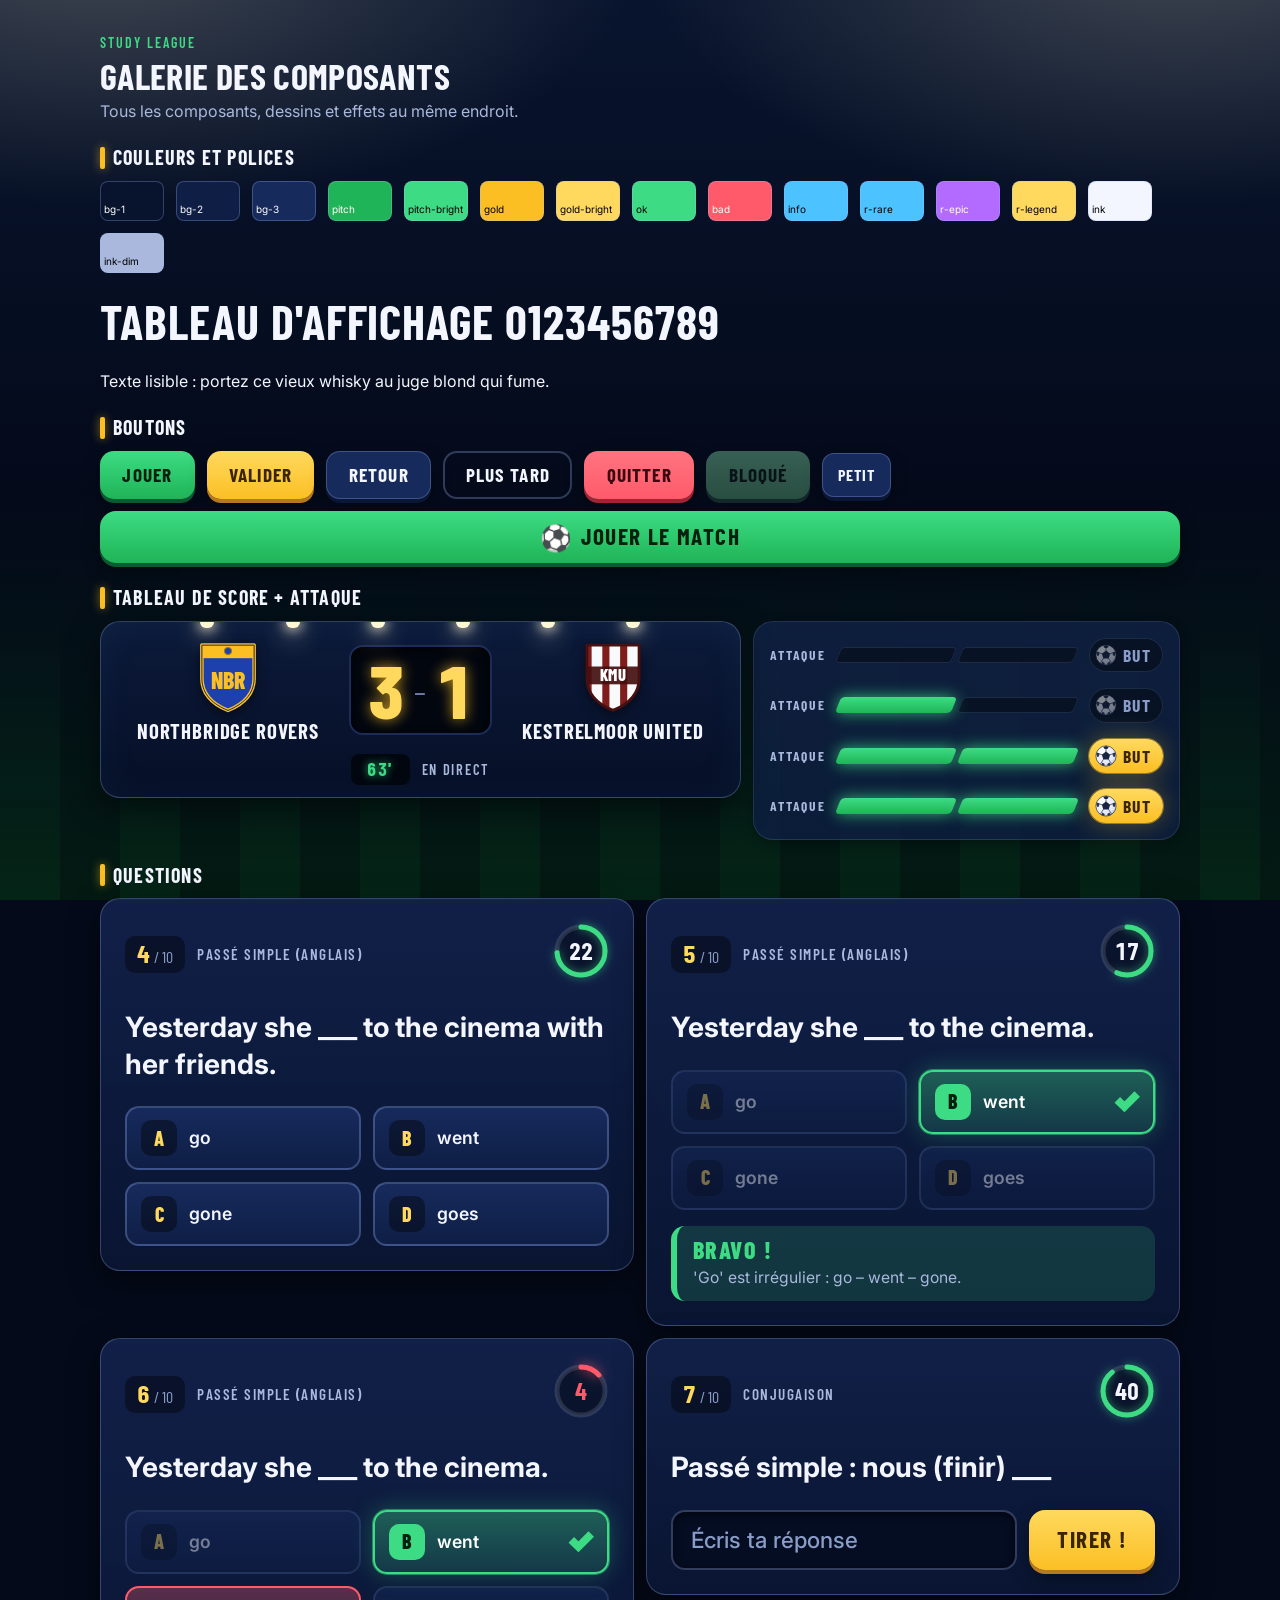
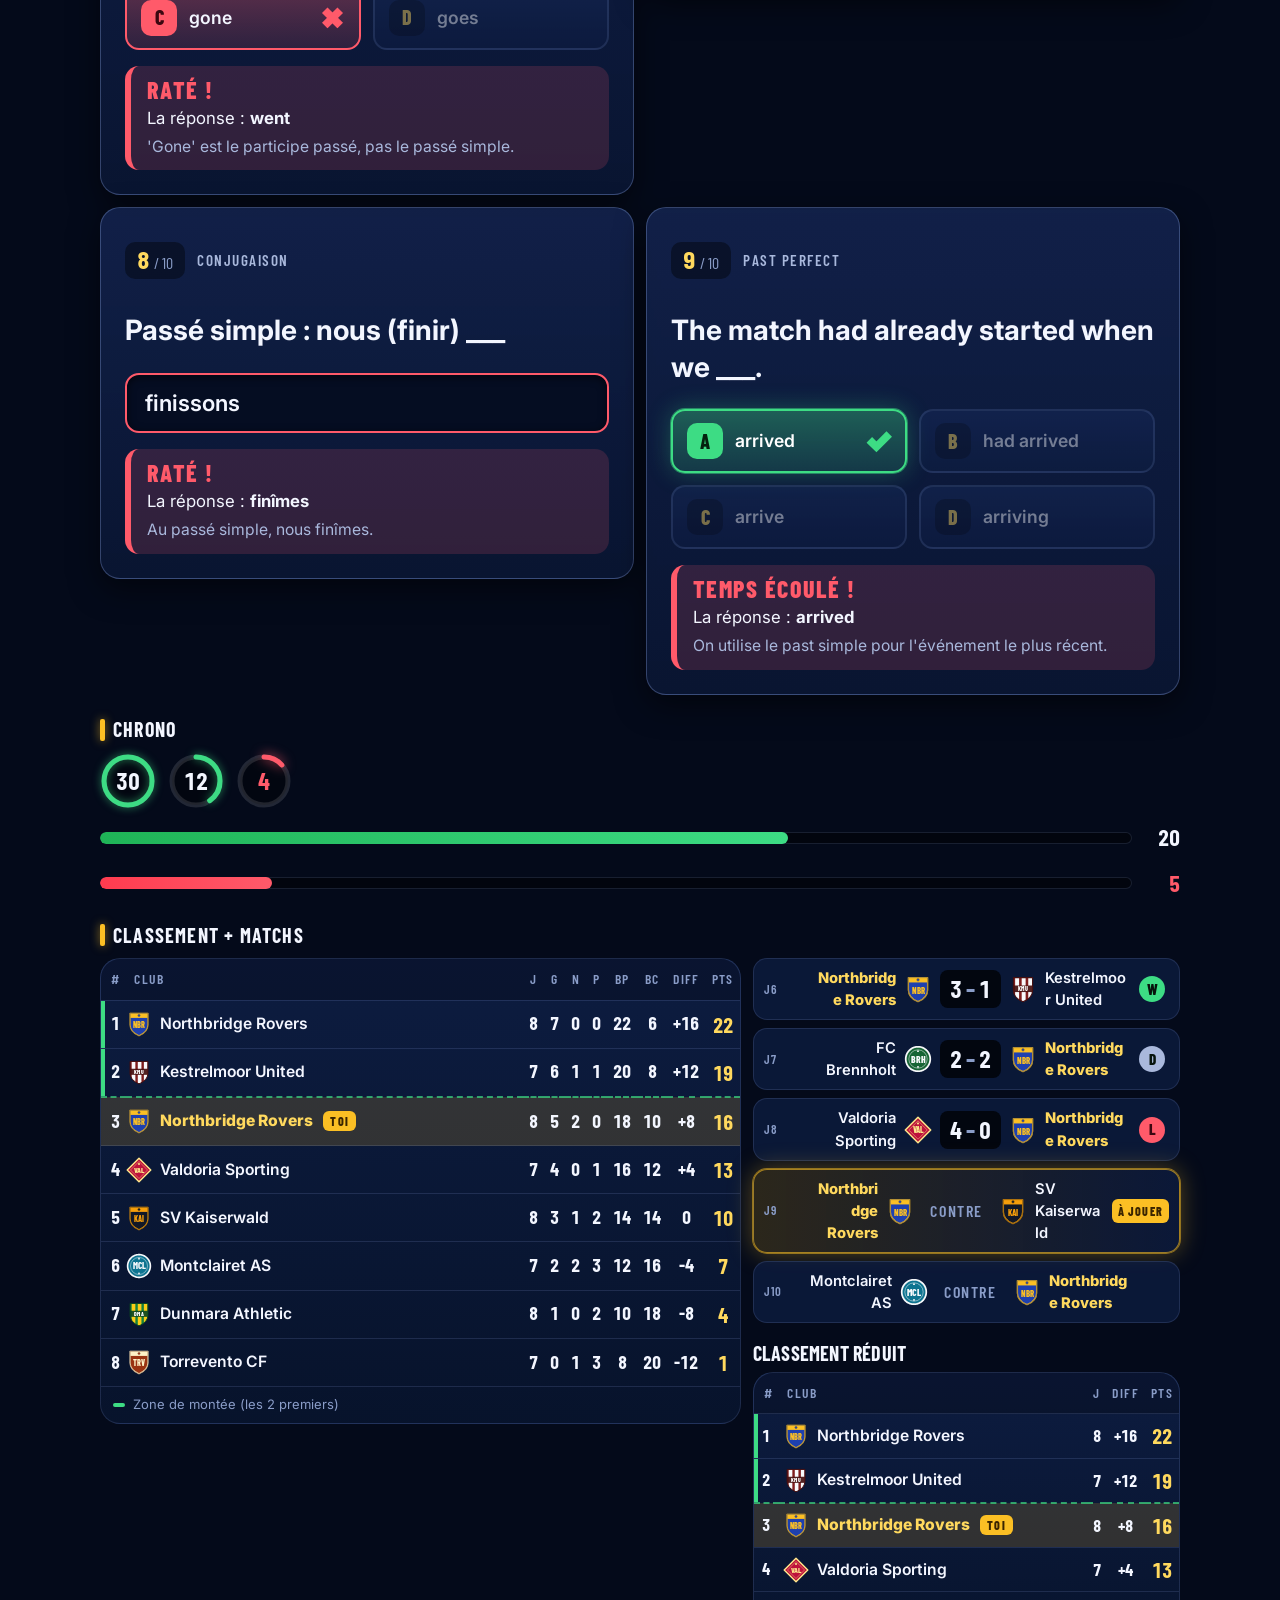
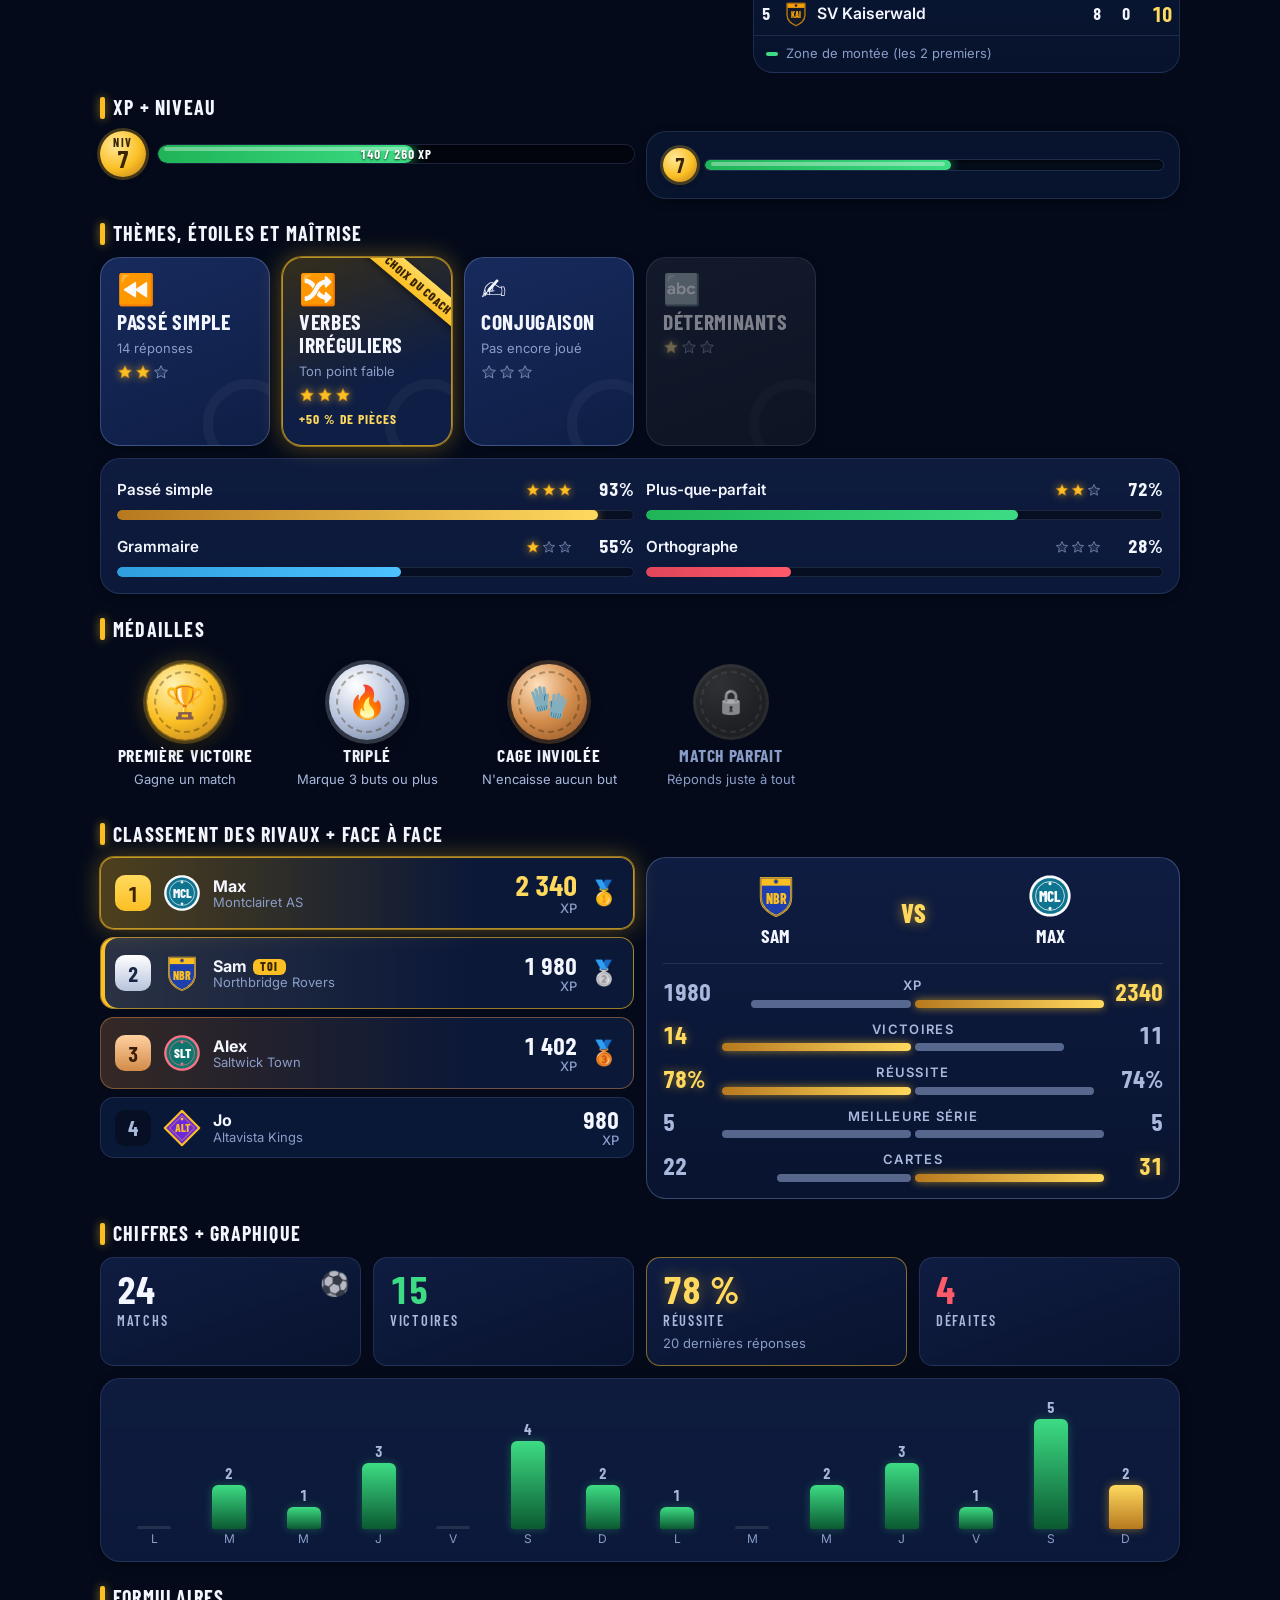
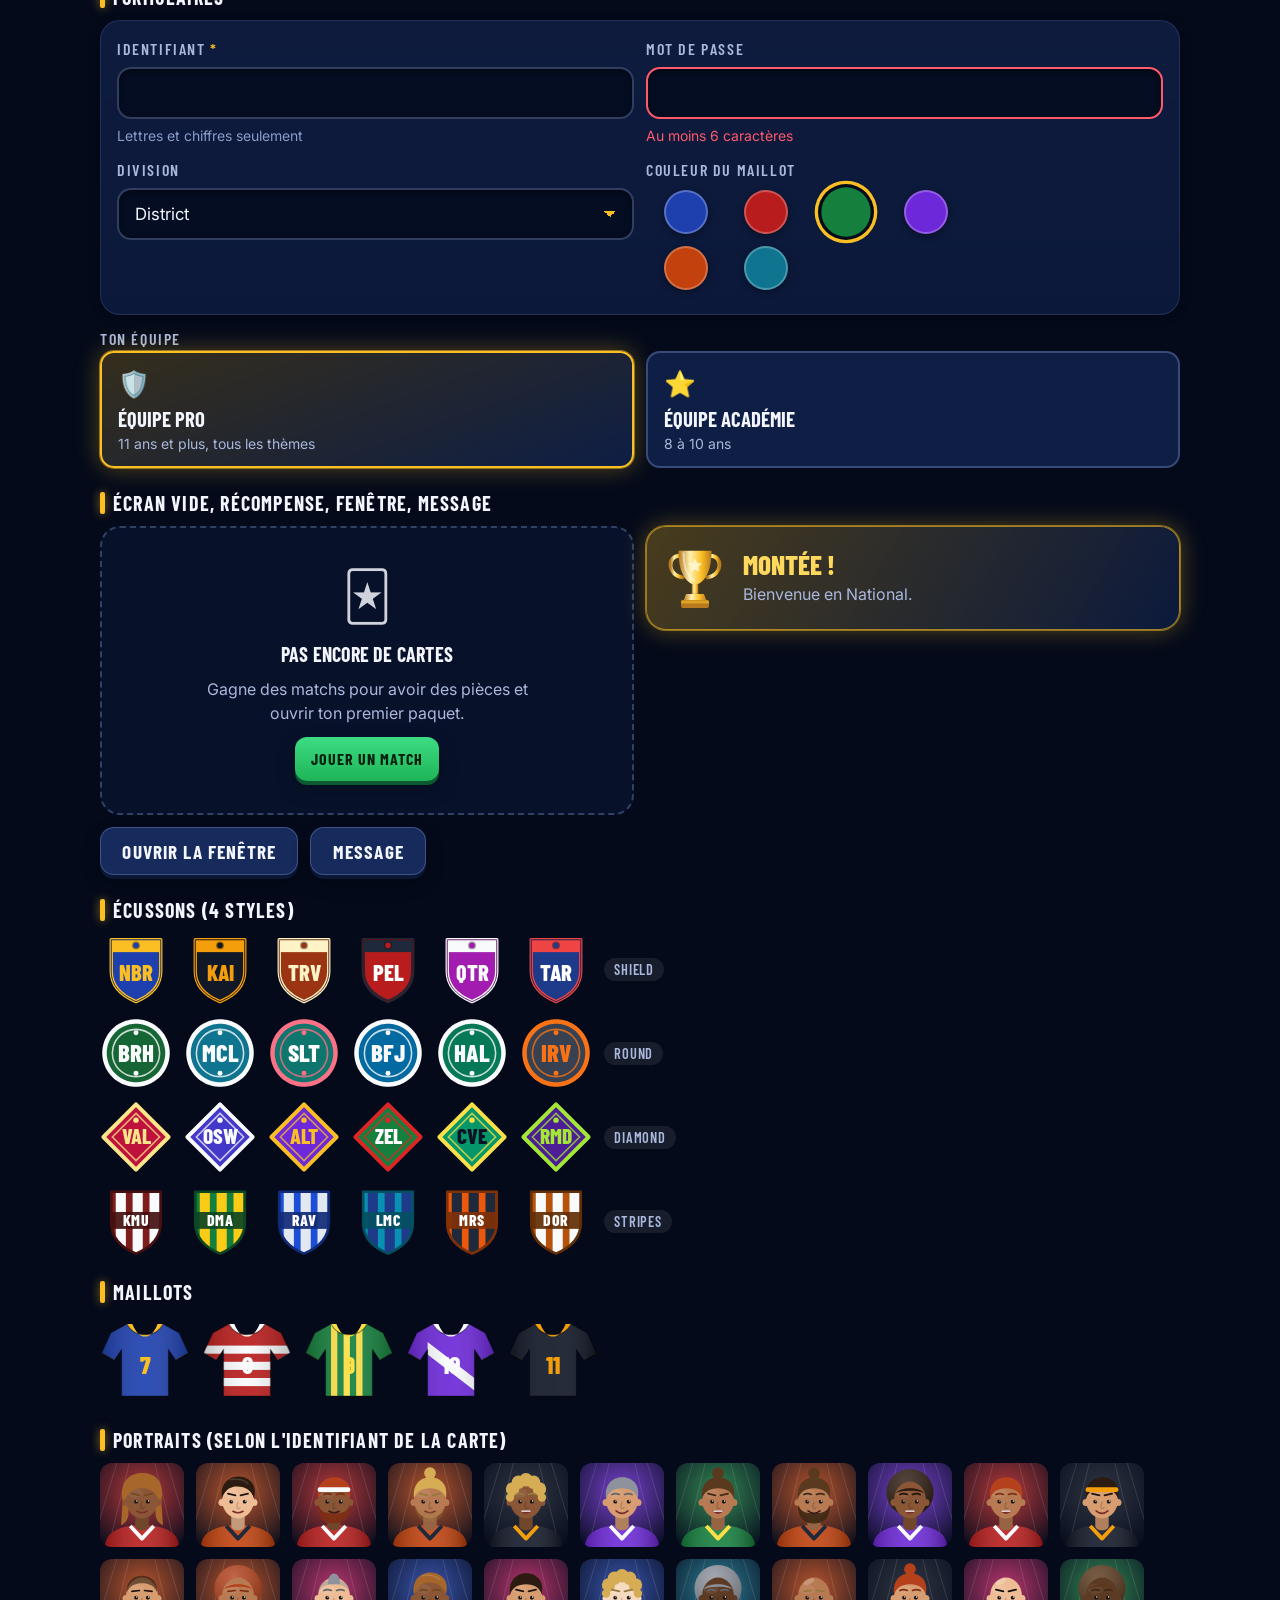
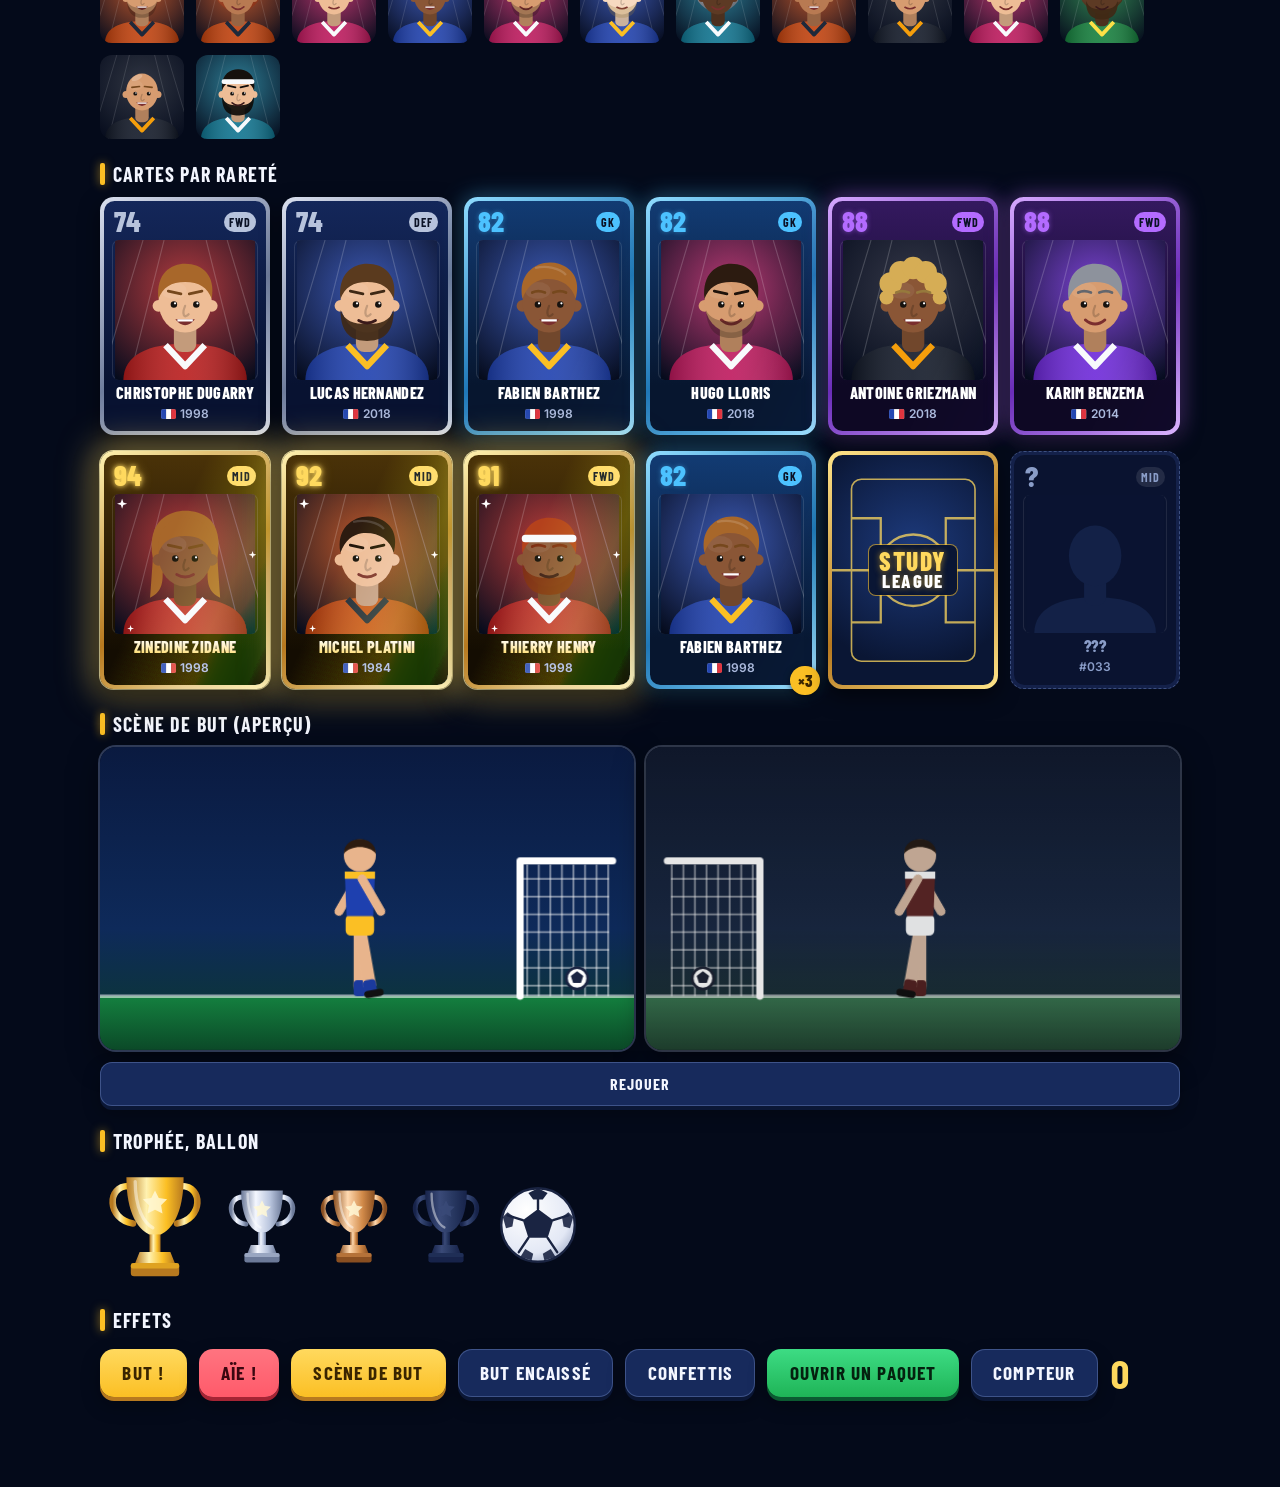
==== commit bc5fc9d8: "10-question matches, goal every 2 correct answers, 7-matchday seasons, scoring rule shown in the mat" ====
--- a/gallery.html
+++ b/gallery.html
@@ -32,14 +32,14 @@
       sec('Couleurs et polices', `<div class="swatch-row">${['--bg-1','--bg-2','--bg-3','--pitch','--pitch-bright','--gold','--gold-bright','--ok','--bad','--info','--r-rare','--r-epic','--r-legend','--ink','--ink-dim'].map(v => `<div class="token" style="background:var(${v});color:${dark.includes(v) ? '#000' : '#fff'}">${v.slice(2)}</div>`).join('')}</div>
         <p class="display" style="font-size:3rem">Tableau d'affichage 0123456789</p><p>Texte lisible : portez ce vieux whisky au juge blond qui fume.</p>`),
       sec('Boutons', `<div class="row row--wrap">${[['primary','Jouer'],['gold','Valider'],['secondary','Retour'],['ghost','Plus tard'],['danger','Quitter']].map(([v,l]) => C.button({ label: l, variant: v })).join('')}${C.button({ label: 'Bloqué', disabled: true })}${C.button({ label: 'Petit', size: 'sm', variant: 'secondary' })}</div>${C.button({ label: 'Jouer le match', size: 'lg', block: true, icon: '⚽' })}`),
-      sec('Tableau de score + attaque', `<div class="grid grid--split"><div class="stack">${C.scoreboard({ home: you, away: clubs[1], homeScore: 3, awayScore: 1, minute: 63, status: 'En direct' })}</div><div class="stack panel">${C.attackMeter(0)}${C.attackMeter(1)}${C.attackMeter(2)}${C.attackMeter(3)}</div></div>`),
+      sec('Tableau de score + attaque', `<div class="grid grid--split"><div class="stack">${C.scoreboard({ home: you, away: clubs[1], homeScore: 3, awayScore: 1, minute: 63, status: 'En direct' })}</div><div class="stack panel">${C.attackMeter(0)}${C.attackMeter(1)}${C.attackMeter(2)}${C.attackMeter(2, { live: true })}</div></div>`),
       sec('Questions', `<div class="grid grid--split-even grid--split">
-        ${C.questionCard({ number: 4, total: 15, topic: 'Passé simple (anglais)', type: 'mcq', prompt: 'Yesterday she ___ to the cinema with her friends.', choices: ['go', 'went', 'gone', 'goes'], timer: C.timer({ remaining: 22, total: 30 }) })}
-        ${C.questionCard({ number: 5, total: 15, topic: 'Passé simple (anglais)', type: 'mcq', prompt: 'Yesterday she ___ to the cinema.', choices: ['go', 'went', 'gone', 'goes'], status: 'correct', selected: 1, correctAnswer: 'went', explanation: "'Go' est irrégulier : go – went – gone.", timer: C.timer({ remaining: 17, total: 30 }) })}
-        ${C.questionCard({ number: 6, total: 15, topic: 'Passé simple (anglais)', type: 'mcq', prompt: 'Yesterday she ___ to the cinema.', choices: ['go', 'went', 'gone', 'goes'], status: 'wrong', selected: 2, correctAnswer: 'went', explanation: "'Gone' est le participe passé, pas le passé simple.", timer: C.timer({ remaining: 4, total: 30 }) })}
-        ${C.questionCard({ number: 7, total: 15, topic: 'Conjugaison', type: 'input', prompt: 'Passé simple : nous (finir) ___', timer: C.timer({ remaining: 40, total: 45 }) })}
-        ${C.questionCard({ number: 8, total: 15, topic: 'Conjugaison', type: 'input', prompt: 'Passé simple : nous (finir) ___', status: 'wrong', inputValue: 'finissons', correctAnswer: 'finîmes', explanation: 'Au passé simple, nous finîmes.' })}
-        ${C.questionCard({ number: 9, total: 15, topic: 'Past perfect', type: 'mcq', prompt: 'The match had already started when we ___.', choices: ['arrived', 'had arrived', 'arrive', 'arriving'], status: 'timeout', correctAnswer: 'arrived', explanation: 'On utilise le past simple pour l\'événement le plus récent.' })}</div>`),
+        ${C.questionCard({ number: 4, total: 10, topic: 'Passé simple (anglais)', type: 'mcq', prompt: 'Yesterday she ___ to the cinema with her friends.', choices: ['go', 'went', 'gone', 'goes'], timer: C.timer({ remaining: 22, total: 30 }) })}
+        ${C.questionCard({ number: 5, total: 10, topic: 'Passé simple (anglais)', type: 'mcq', prompt: 'Yesterday she ___ to the cinema.', choices: ['go', 'went', 'gone', 'goes'], status: 'correct', selected: 1, correctAnswer: 'went', explanation: "'Go' est irrégulier : go – went – gone.", timer: C.timer({ remaining: 17, total: 30 }) })}
+        ${C.questionCard({ number: 6, total: 10, topic: 'Passé simple (anglais)', type: 'mcq', prompt: 'Yesterday she ___ to the cinema.', choices: ['go', 'went', 'gone', 'goes'], status: 'wrong', selected: 2, correctAnswer: 'went', explanation: "'Gone' est le participe passé, pas le passé simple.", timer: C.timer({ remaining: 4, total: 30 }) })}
+        ${C.questionCard({ number: 7, total: 10, topic: 'Conjugaison', type: 'input', prompt: 'Passé simple : nous (finir) ___', timer: C.timer({ remaining: 40, total: 45 }) })}
+        ${C.questionCard({ number: 8, total: 10, topic: 'Conjugaison', type: 'input', prompt: 'Passé simple : nous (finir) ___', status: 'wrong', inputValue: 'finissons', correctAnswer: 'finîmes', explanation: 'Au passé simple, nous finîmes.' })}
+        ${C.questionCard({ number: 9, total: 10, topic: 'Past perfect', type: 'mcq', prompt: 'The match had already started when we ___.', choices: ['arrived', 'had arrived', 'arrive', 'arriving'], status: 'timeout', correctAnswer: 'arrived', explanation: 'On utilise le past simple pour l\'événement le plus récent.' })}</div>`),
       sec('Chrono', `<div class="row row--wrap">${C.timer({ remaining: 30, total: 30 })}${C.timer({ remaining: 12, total: 30 })}${C.timer({ remaining: 4, total: 30 })}</div>${C.timer({ remaining: 20, total: 30, variant: 'bar' })}${C.timer({ remaining: 5, total: 30, variant: 'bar' })}`),
       sec('Classement + matchs', `<div class="grid grid--split">${C.leagueTable({ rows })}<div class="stack stack--sm">
         ${C.fixtureRow({ matchday: 6, home: you, away: T[0], homeScore: 3, awayScore: 1, status: 'played', result: 'W', youSide: 'home' })}
--- a/css/components.css
+++ b/css/components.css
@@ -97,6 +97,13 @@
 .attack.is-goal .attack__goal { background: linear-gradient(180deg, var(--gold-bright), var(--gold)); color: var(--gold-ink); box-shadow: var(--glow-gold); animation: digit-pop .6s var(--ease); }
 .attack.is-goal .attack__goal svg { opacity: 1; }
 
+/* live countdown version: the sentence gets its own line above the segments */
+.attack--live { flex-wrap: wrap; row-gap: var(--sp-2); }
+.attack--live .attack__label--live { flex: 0 0 100%; order: -1; text-align: center; letter-spacing: 0; text-transform: none; font-family: var(--font-text); font-weight: 700; font-size: 1.1rem; color: var(--ink); white-space: nowrap; }
+.attack--live .attack__label--live.is-ready { color: var(--gold-bright); text-shadow: 0 0 10px rgba(251,191,36,.55); }
+.attack__short { display: none; }
+@media (max-width: 399px) { .attack--live .attack__long { display: none; } .attack--live .attack__short { display: inline; } }
+
 /* ---------- Question card ---------- */
 .qcard { display: flex; flex-direction: column; gap: var(--sp-4); padding: var(--sp-4); border-radius: var(--radius-lg); background: linear-gradient(180deg, rgba(23,42,92,.7), rgba(10,22,52,.9)); border: 1px solid var(--line-strong); box-shadow: var(--shadow-2); }
 .qcard__head { display: flex; align-items: center; gap: var(--sp-3); min-height: 56px; }
@@ -141,6 +148,8 @@
 .feedback__verdict { font-family: var(--font-display); font-weight: 800; font-size: 1.5rem; letter-spacing: .06em; text-transform: uppercase; line-height: 1; }
 .feedback--ok .feedback__verdict { color: var(--ok); }
 .feedback--bad .feedback__verdict { color: var(--bad); }
+.feedback__note { font-weight: 700; font-size: .95rem; color: var(--ink); }
+.feedback--ok .feedback__note { color: var(--gold-bright); }
 .feedback__answer { font-size: 1.05rem; }
 .feedback__why { color: var(--ink-dim); font-size: .98rem; }
 @keyframes rise { from { opacity: 0; transform: translateY(8px); } }
